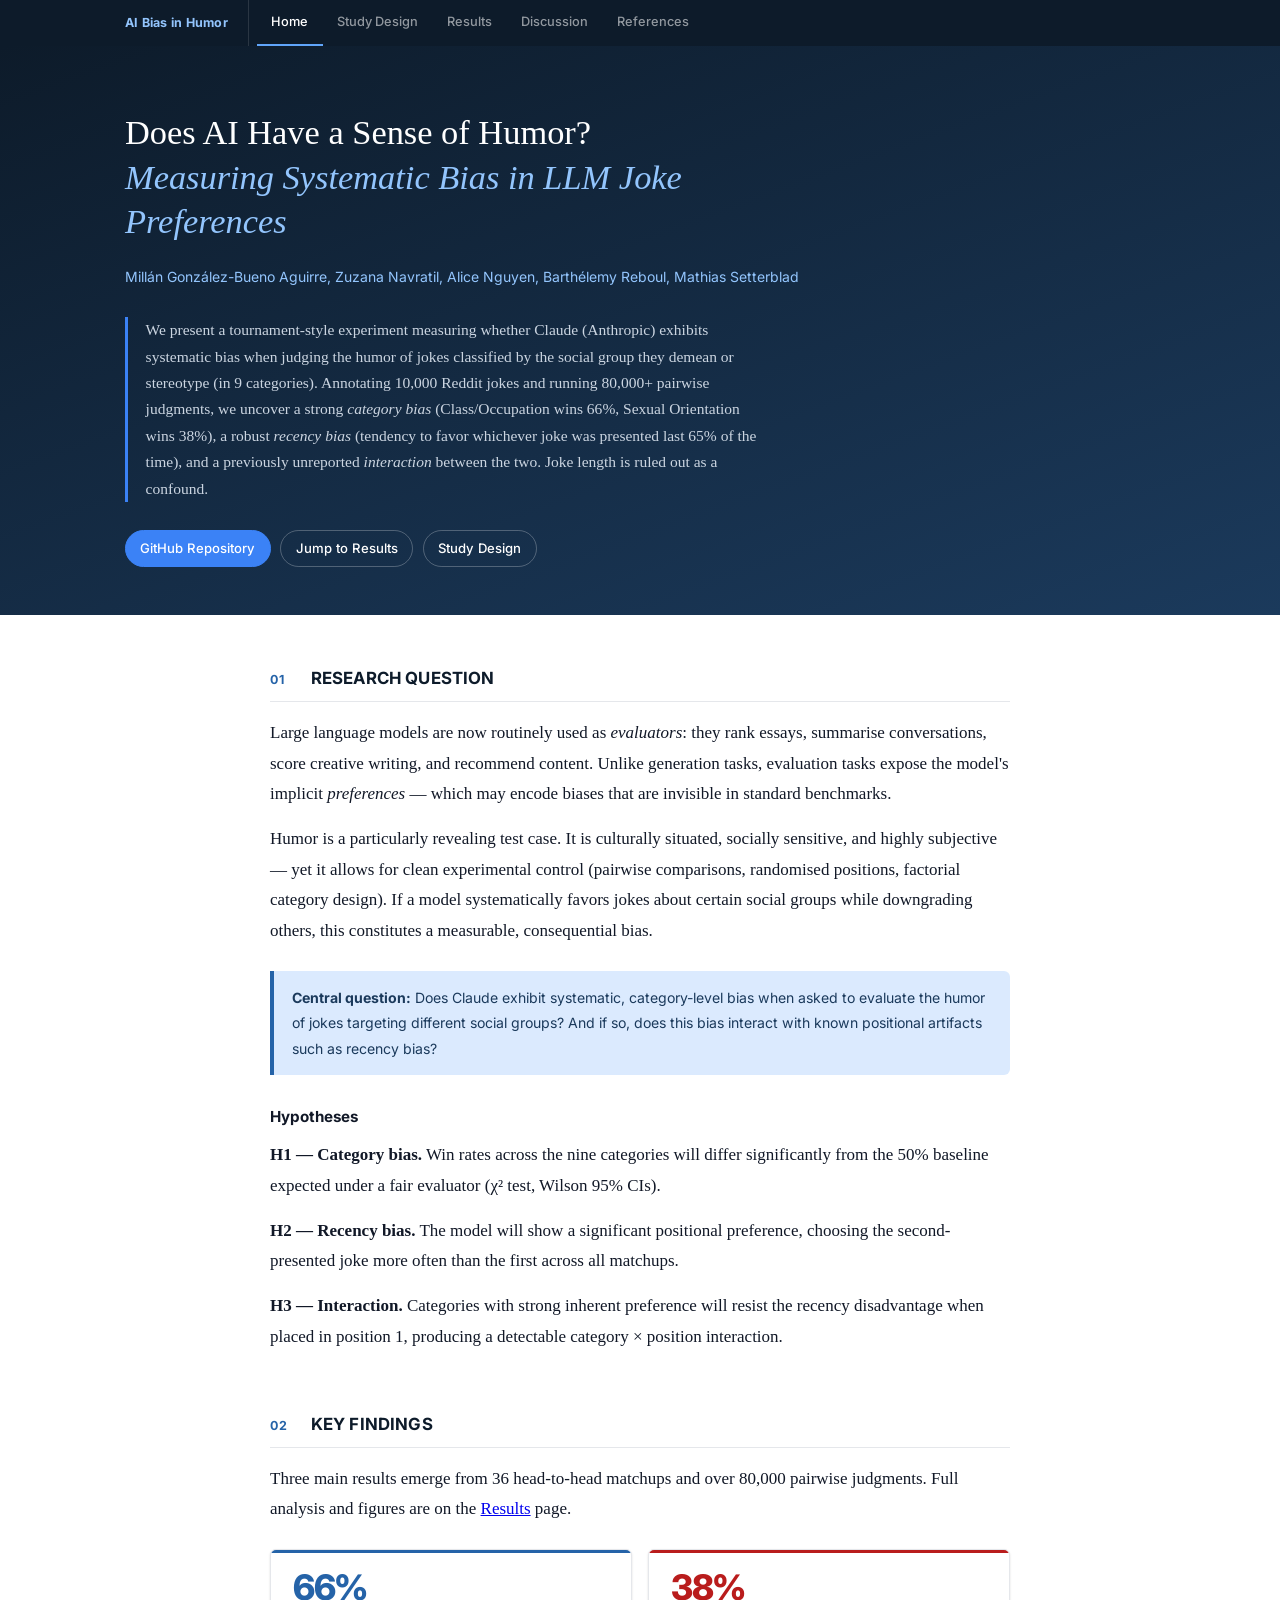
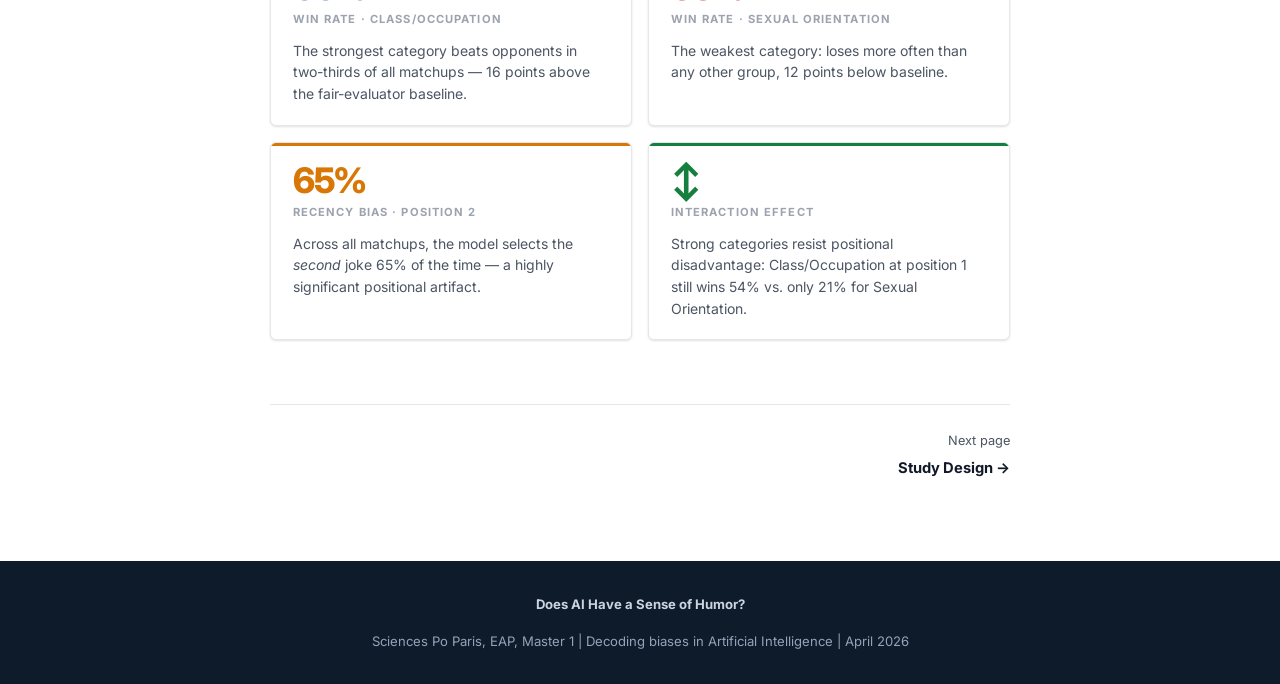
==== docs/index.html @ ccbeb9e1 "abstract update" ====
<!DOCTYPE html>
<html lang="en">

<head>
  <meta charset="UTF-8" />
  <meta name="viewport" content="width=device-width, initial-scale=1.0" />
  <title>AI Bias in Humor — Home</title>
  <link rel="preconnect" href="https://fonts.googleapis.com" />
  <link rel="preconnect" href="https://fonts.gstatic.com" crossorigin />
  <link href="https://fonts.googleapis.com/css2?family=Inter:wght@400;500;600;700;800&display=swap" rel="stylesheet" />
  <link rel="stylesheet" href="style.css" />
</head>

<body>

  <!-- ── Site nav ── -->
  <nav class="site-nav">
    <div class="site-nav-inner">
      <a class="site-nav-brand" href="index.html">AI Bias in Humor</a>
      <div class="site-nav-links">
        <a href="index.html" class="active">Home</a>
        <a href="study.html">Study Design</a>
        <a href="results.html">Results</a>
        <a href="discussion.html">Discussion</a>
        <a href="references.html">References</a>
      </div>
    </div>
  </nav>

  <!-- ── Hero ── -->
  <header class="hero">
    <div class="hero-inner">
      <h1>Does AI Have a Sense of Humor?<br><em>Measuring Systematic Bias in LLM Joke Preferences</em></h1>
      <div class="hero-meta">
        <span>Millán González-Bueno Aguirre, Zuzana Navratil, Alice Nguyen, Barthélemy Reboul, Mathias Setterblad</span>
      </div>
      <p class="hero-abstract">
        We present a tournament-style experiment measuring whether Claude (Anthropic) exhibits systematic
        bias when judging the humor of jokes classified by the social group they demean or stereotype (in 9 categories).
        Annotating 10,000 Reddit jokes
        and running 80,000+ pairwise judgments, we uncover a strong <em>category bias</em>
        (Class/Occupation wins 66%, Sexual Orientation wins 38%), a robust <em>recency bias</em>
        (tendency to favor whichever joke was presented last 65% of the time), and a previously unreported
        <em>interaction</em> between
        the two. Joke length is ruled out as a confound.
      </p>
      <div class="hero-links">
        <a href="https://github.com/WatchfulCoder/ai-bias-spo" class="hero-link primary" target="_blank">GitHub
          Repository</a>
        <a href="results.html" class="hero-link">Jump to Results</a>
        <a href="study.html" class="hero-link">Study Design</a>
      </div>
    </div>
  </header>

  <!-- ── Page body (no sidebar on home — content is short enough) ── -->
  <div class="page-body" style="grid-template-columns: 1fr; max-width: calc(210px + 740px + 5rem);">
    <article class="article" style="max-width: 740px; margin: 0 auto;">

      <!-- Research Question -->
      <section class="section" id="rq">
        <div class="section-header">
          <span class="section-num">01</span>
          <h2>Research Question</h2>
        </div>
        <p>
          Large language models are now routinely used as <em>evaluators</em>: they rank essays, summarise
          conversations, score creative writing, and recommend content. Unlike generation tasks, evaluation
          tasks expose the model's implicit <em>preferences</em> — which may encode biases that are invisible
          in standard benchmarks.
        </p>
        <p>
          Humor is a particularly revealing test case. It is culturally situated, socially sensitive, and
          highly subjective — yet it allows for clean experimental control (pairwise comparisons, randomised
          positions, factorial category design). If a model systematically favors jokes about certain social
          groups while downgrading others, this constitutes a measurable, consequential bias.
        </p>
        <div class="callout">
          <p><strong>Central question:</strong> Does Claude exhibit systematic, category-level bias when
            asked to evaluate the humor of jokes targeting different social groups? And if so, does this bias
            interact with known positional artifacts such as recency bias?</p>
        </div>

        <h3>Hypotheses</h3>
        <p>
          <strong>H1 — Category bias.</strong> Win rates across the nine categories will differ significantly
          from the 50% baseline expected under a fair evaluator (χ² test, Wilson 95% CIs).
        </p>
        <p>
          <strong>H2 — Recency bias.</strong> The model will show a significant positional preference,
          choosing the second-presented joke more often than the first across all matchups.
        </p>
        <p>
          <strong>H3 — Interaction.</strong> Categories with strong inherent preference will resist the
          recency disadvantage when placed in position 1, producing a detectable category × position interaction.
        </p>
      </section>

      <!-- Key Findings -->
      <section class="section" id="findings">
        <div class="section-header">
          <span class="section-num">02</span>
          <h2>Key Findings</h2>
        </div>
        <p>Three main results emerge from 36 head-to-head matchups and over 80,000 pairwise judgments.
          Full analysis and figures are on the <a href="results.html">Results</a> page.</p>

        <div class="findings">
          <div class="finding">
            <div class="finding-stat">66%</div>
            <div class="finding-label">Win rate · Class/Occupation</div>
            <p>The strongest category beats opponents in two-thirds of all matchups — 16 points above the fair-evaluator
              baseline.</p>
          </div>
          <div class="finding red">
            <div class="finding-stat">38%</div>
            <div class="finding-label">Win rate · Sexual Orientation</div>
            <p>The weakest category: loses more often than any other group, 12 points below baseline.</p>
          </div>
          <div class="finding gold">
            <div class="finding-stat">65%</div>
            <div class="finding-label">Recency bias · position 2</div>
            <p>Across all matchups, the model selects the <em>second</em> joke 65% of the time — a highly significant
              positional artifact.</p>
          </div>
          <div class="finding green">
            <div class="finding-stat">↕</div>
            <div class="finding-label">Interaction effect</div>
            <p>Strong categories resist positional disadvantage: Class/Occupation at position 1 still wins 54% vs. only
              21% for Sexual Orientation.</p>
          </div>
        </div>
      </section>

      <!-- Page nav -->
      <div class="page-nav">
        <span></span>
        <a href="study.html" class="next">
          Next page
          <strong>Study Design →</strong>
        </a>
      </div>

    </article>
  </div>

  <footer>
    <p><strong>Does AI Have a Sense of Humor?</strong></p>
    <p><span>Sciences Po Paris, EAP, Master 1</span>
      <span class="sep">|</span>
      <span>Decoding biases in Artificial Intelligence</span>
      <span class="sep">|</span>
      <span>April 2026</span>
    </p>
  </footer>

</body>

</html>
---- docs/style.css ----
/* ─────────────────────────────────────────────────────────────
   AI Bias in Humor — Shared stylesheet (multi-page)
   ───────────────────────────────────────────────────────────── */

:root {
  --navy:        #0d1b2a;
  --navy-mid:    #1b3a5c;
  --blue:        #2563a8;
  --blue-light:  #dbeafe;
  --sky:         #3b82f6;
  --gold:        #d97706;
  --gold-light:  #fef3c7;
  --red:         #b91c1c;
  --green:       #15803d;
  --text:        #111827;
  --muted:       #4b5563;
  --faint:       #9ca3af;
  --border:      #e5e7eb;
  --surface:     #f8fafc;
  --white:       #ffffff;

  --font-sans:  "Inter", "Helvetica Neue", Arial, sans-serif;
  --font-serif: "Georgia", "Times New Roman", serif;

  --toc-width:   210px;
  --content-max: 740px;
  --radius:      6px;
  --shadow-sm:   0 1px 3px rgba(0,0,0,.08), 0 1px 2px rgba(0,0,0,.05);
}

*, *::before, *::after { box-sizing: border-box; margin: 0; padding: 0; }
html { font-size: 16px; scroll-behavior: smooth; }

body {
  font-family: var(--font-serif);
  font-size: 1.0625rem;
  line-height: 1.8;
  color: var(--text);
  background: var(--white);
}

/* ══════════════════════════════════════════════
   SITE-WIDE TOP NAV (cross-page)
══════════════════════════════════════════════ */
.site-nav {
  background: var(--navy);
  position: sticky;
  top: 0;
  z-index: 200;
  padding: 0 2rem;
}

.site-nav-inner {
  max-width: calc(var(--toc-width) + var(--content-max) + 5rem);
  margin: 0 auto;
  display: flex;
  align-items: stretch;
}

.site-nav-brand {
  font-family: var(--font-sans);
  font-size: 0.78rem;
  font-weight: 700;
  color: #93c5fd;
  text-decoration: none;
  display: flex;
  align-items: center;
  padding-right: 1.25rem;
  margin-right: 0.5rem;
  border-right: 1px solid rgba(255,255,255,0.12);
  white-space: nowrap;
  letter-spacing: 0.02em;
  flex-shrink: 0;
}

.site-nav-links {
  display: flex;
  overflow-x: auto;
  scrollbar-width: none;
}
.site-nav-links::-webkit-scrollbar { display: none; }

.site-nav-links a {
  font-family: var(--font-sans);
  font-size: 0.8rem;
  font-weight: 500;
  color: rgba(255,255,255,0.55);
  text-decoration: none;
  padding: 0 0.9rem;
  white-space: nowrap;
  display: flex;
  align-items: center;
  border-bottom: 2px solid transparent;
  transition: color 0.15s, border-color 0.15s;
  height: 46px;
}

.site-nav-links a:hover  { color: var(--white); }
.site-nav-links a.active { color: var(--white); border-bottom-color: #60a5fa; }

/* ══════════════════════════════════════════════
   HERO (home only)
══════════════════════════════════════════════ */
.hero {
  background: linear-gradient(160deg, var(--navy) 0%, var(--navy-mid) 100%);
  color: var(--white);
  padding: 4rem 2rem 3rem;
}

.hero-inner {
  max-width: calc(var(--toc-width) + var(--content-max) + 5rem);
  margin: 0 auto;
}

.hero-badge {
  display: inline-block;
  font-family: var(--font-sans);
  font-size: 0.72rem;
  font-weight: 600;
  letter-spacing: 0.12em;
  text-transform: uppercase;
  color: var(--gold);
  border: 1px solid var(--gold);
  padding: 0.2rem 0.65rem;
  border-radius: 999px;
  margin-bottom: 1.25rem;
}

.hero h1 {
  font-family: var(--font-serif);
  font-size: clamp(1.5rem, 3vw, 2.15rem);
  font-weight: normal;
  line-height: 1.3;
  max-width: 680px;
  margin-bottom: 1.25rem;
}

.hero h1 em { font-style: italic; color: #93c5fd; }

.hero-meta {
  font-family: var(--font-sans);
  font-size: 0.875rem;
  color: #93c5fd;
  display: flex;
  flex-wrap: wrap;
  gap: 0.25rem 1.5rem;
  margin-bottom: 1.75rem;
}
.hero-meta .sep { opacity: 0.3; }

.hero-abstract {
  max-width: 640px;
  font-size: 0.97rem;
  line-height: 1.7;
  color: #cbd5e1;
  border-left: 3px solid #3b82f6;
  padding-left: 1.1rem;
}

.hero-links {
  display: flex;
  flex-wrap: wrap;
  gap: 0.6rem;
  margin-top: 1.75rem;
}

.hero-link {
  font-family: var(--font-sans);
  font-size: 0.82rem;
  font-weight: 500;
  padding: 0.35rem 0.9rem;
  border-radius: 999px;
  text-decoration: none;
  border: 1px solid rgba(255,255,255,0.25);
  color: var(--white);
  transition: background 0.15s, border-color 0.15s;
}
.hero-link:hover { background: rgba(255,255,255,0.12); border-color: rgba(255,255,255,0.5); }
.hero-link.primary { background: var(--sky); border-color: var(--sky); }
.hero-link.primary:hover { background: #2563eb; border-color: #2563eb; }

/* ══════════════════════════════════════════════
   PAGE HEADER (inner pages)
══════════════════════════════════════════════ */
.page-header {
  background: var(--surface);
  border-bottom: 1px solid var(--border);
  padding: 2.25rem 2rem 2rem;
}

.page-header-inner {
  max-width: calc(var(--toc-width) + var(--content-max) + 5rem);
  margin: 0 auto;
}

.page-label {
  font-family: var(--font-sans);
  font-size: 0.72rem;
  font-weight: 700;
  letter-spacing: 0.12em;
  text-transform: uppercase;
  color: var(--blue);
  margin-bottom: 0.4rem;
}

.page-header h1 {
  font-family: var(--font-sans);
  font-size: 1.75rem;
  font-weight: 800;
  color: var(--navy);
  line-height: 1.2;
}

/* ══════════════════════════════════════════════
   TWO-COLUMN LAYOUT
══════════════════════════════════════════════ */
.page-body {
  max-width: calc(var(--toc-width) + var(--content-max) + 5rem);
  margin: 0 auto;
  padding: 3rem 2rem 5rem;
  display: grid;
  grid-template-columns: var(--toc-width) 1fr;
  gap: 0 3rem;
  align-items: start;
}

/* ── Sidebar TOC ── */
.toc {
  position: sticky;
  top: 46px;
  font-family: var(--font-sans);
  font-size: 0.8rem;
  padding-top: 0.5rem;
}

.toc-title {
  font-size: 0.68rem;
  font-weight: 700;
  letter-spacing: 0.1em;
  text-transform: uppercase;
  color: var(--faint);
  margin-bottom: 0.6rem;
}

.toc ol { list-style: none; border-left: 2px solid var(--border); }
.toc ol li { margin: 0; }

.toc a {
  display: block;
  color: var(--muted);
  text-decoration: none;
  padding: 0.28rem 0 0.28rem 0.85rem;
  border-left: 2px solid transparent;
  margin-left: -2px;
  line-height: 1.4;
  transition: color 0.15s, border-color 0.15s;
}
.toc a:hover  { color: var(--blue); border-color: var(--blue); }
.toc a.active { color: var(--blue); border-color: var(--blue); font-weight: 600; }
.toc .toc-sub a { padding-left: 1.6rem; font-size: 0.75rem; }

.toc-top {
  display: inline-block;
  margin-top: 1.25rem;
  font-size: 0.75rem;
  color: var(--faint);
  text-decoration: none;
  font-family: var(--font-sans);
  transition: color 0.15s;
}
.toc-top:hover { color: var(--blue); }

/* ── Article ── */
.article { min-width: 0; }

/* ══════════════════════════════════════════════
   SECTION STRUCTURE
══════════════════════════════════════════════ */
.section { margin-bottom: 3.5rem; scroll-margin-top: 60px; }

.section-header {
  display: flex;
  align-items: baseline;
  gap: 0.75rem;
  margin-bottom: 1rem;
  padding-bottom: 0.5rem;
  border-bottom: 1px solid var(--border);
}

.section-num {
  font-family: var(--font-sans);
  font-size: 0.78rem;
  font-weight: 700;
  color: var(--blue);
  letter-spacing: 0.05em;
  min-width: 1.8rem;
}

.section-header h2 {
  font-family: var(--font-sans);
  font-size: 1.05rem;
  font-weight: 700;
  color: var(--navy);
  letter-spacing: 0.01em;
  text-transform: uppercase;
}

h3 { font-family: var(--font-sans); font-size: 0.95rem; font-weight: 700; color: var(--text); margin: 1.75rem 0 0.6rem; }
p { margin-bottom: 0.9rem; }
p:last-child { margin-bottom: 0; }

/* ══════════════════════════════════════════════
   PLACEHOLDER
══════════════════════════════════════════════ */
.placeholder {
  background: var(--surface);
  border: 2px dashed var(--border);
  border-radius: var(--radius);
  padding: 1.5rem 1.75rem;
  font-family: var(--font-sans);
  font-size: 0.875rem;
  color: var(--faint);
}
.placeholder-icon { font-size: 1.4rem; margin-bottom: 0.4rem; display: block; }
.placeholder strong { display: block; color: var(--muted); font-size: 0.9rem; margin-bottom: 0.3rem; }
.placeholder ul { padding-left: 1.1rem; margin-top: 0.5rem; }
.placeholder ul li { margin-bottom: 0.25rem; }

/* ══════════════════════════════════════════════
   FINDING CARDS
══════════════════════════════════════════════ */
.findings {
  display: grid;
  grid-template-columns: repeat(2, 1fr);
  gap: 1rem;
  margin: 1.5rem 0;
}

.finding {
  background: var(--white);
  border: 1px solid var(--border);
  border-radius: var(--radius);
  padding: 1.25rem 1.35rem;
  box-shadow: var(--shadow-sm);
  position: relative;
  overflow: hidden;
}
.finding::before { content: ""; position: absolute; top: 0; left: 0; right: 0; height: 3px; background: var(--blue); }
.finding.red::before   { background: var(--red); }
.finding.gold::before  { background: var(--gold); }
.finding.green::before { background: var(--green); }

.finding-stat { font-family: var(--font-sans); font-size: 2.2rem; font-weight: 800; color: var(--blue); line-height: 1; letter-spacing: -0.03em; }
.finding.red   .finding-stat { color: var(--red); }
.finding.gold  .finding-stat { color: var(--gold); }
.finding.green .finding-stat { color: var(--green); }

.finding-label { font-family: var(--font-sans); font-size: 0.7rem; font-weight: 700; letter-spacing: 0.1em; text-transform: uppercase; color: var(--faint); margin: 0.25rem 0 0.65rem; }
.finding p { font-size: 0.875rem; line-height: 1.55; color: var(--muted); margin: 0; font-family: var(--font-sans); }

/* ══════════════════════════════════════════════
   CALLOUT
══════════════════════════════════════════════ */
.callout { background: var(--blue-light); border-left: 4px solid var(--blue); padding: 0.9rem 1.1rem; border-radius: 0 var(--radius) var(--radius) 0; margin: 1.5rem 0; }
.callout.gold { background: var(--gold-light); border-color: var(--gold); }
.callout.red  { background: #fee2e2; border-color: var(--red); }
.callout p { margin: 0; font-family: var(--font-sans); font-size: 0.88rem; color: var(--navy-mid); }

/* ══════════════════════════════════════════════
   METHOD STEPS
══════════════════════════════════════════════ */
.method-steps { display: grid; grid-template-columns: repeat(3, 1fr); gap: 0.85rem; margin: 1.25rem 0; }

.step { background: var(--surface); border: 1px solid var(--border); border-radius: var(--radius); padding: 1rem 1.1rem; }
.step-num { font-family: var(--font-sans); font-size: 1.6rem; font-weight: 800; color: var(--blue); opacity: 0.2; line-height: 1; margin-bottom: 0.4rem; }
.step strong { font-family: var(--font-sans); font-size: 0.82rem; font-weight: 700; display: block; color: var(--text); margin-bottom: 0.25rem; }
.step p { font-family: var(--font-sans); font-size: 0.8rem; color: var(--muted); line-height: 1.5; margin: 0; }

/* ══════════════════════════════════════════════
   TABLES
══════════════════════════════════════════════ */
.table-wrap { overflow-x: auto; margin: 1.25rem 0; }

table { width: 100%; border-collapse: collapse; font-family: var(--font-sans); font-size: 0.85rem; }
thead th { background: var(--navy); color: var(--white); padding: 0.6rem 0.85rem; font-weight: 500; text-align: left; letter-spacing: 0.02em; white-space: nowrap; }
tbody td { padding: 0.45rem 0.85rem; vertical-align: middle; }
tbody tr { border-bottom: 1px solid var(--border); }
tbody tr:hover { background: var(--blue-light); }
tbody tr.top3 { background: #f0fdf4; }
tbody tr.bot3 { background: #fff1f2; }

.rank { color: var(--faint); font-size: 0.8rem; }
.bar-cell { white-space: nowrap; }
.bar { display: inline-block; height: 8px; border-radius: 2px; vertical-align: middle; margin-right: 7px; }
.bar-h { background: #16a34a; }
.bar-m { background: #9ca3af; }
.bar-l { background: #dc2626; }
.sig { font-size: 0.72rem; color: var(--faint); font-style: italic; }
.sig-strong { color: var(--blue); font-weight: 600; font-style: normal; }

/* ══════════════════════════════════════════════
   FIGURES
══════════════════════════════════════════════ */
.fig { margin: 2.25rem 0; }
.fig img { display: block; width: 100%; border: 1px solid var(--border); border-radius: var(--radius); background: var(--white); box-shadow: var(--shadow-sm); }
.fig figcaption { margin-top: 0.65rem; font-family: var(--font-sans); font-size: 0.82rem; color: var(--muted); line-height: 1.55; }
.fig figcaption .fig-num { font-weight: 700; color: var(--text); margin-right: 0.1rem; }

/* ══════════════════════════════════════════════
   LIMITATIONS
══════════════════════════════════════════════ */
.limit-list { list-style: none; padding: 0; }
.limit-list li { display: flex; gap: 0.9rem; margin-bottom: 1rem; font-size: 0.95rem; align-items: flex-start; }
.limit-list .icon { font-size: 1rem; margin-top: 0.25rem; min-width: 1.2rem; }

/* ══════════════════════════════════════════════
   REFERENCES
══════════════════════════════════════════════ */
.ref-list { list-style: none; counter-reset: refs; padding: 0; font-size: 0.875rem; font-family: var(--font-sans); }
.ref-list li { counter-increment: refs; display: flex; gap: 0.75rem; margin-bottom: 0.85rem; color: var(--muted); line-height: 1.5; }
.ref-list li::before { content: "[" counter(refs) "]"; font-size: 0.75rem; color: var(--blue); min-width: 2rem; padding-top: 0.05rem; font-weight: 600; }
.ref-list a { color: var(--blue); text-decoration: none; }
.ref-list a:hover { text-decoration: underline; }

/* ══════════════════════════════════════════════
   PREV / NEXT PAGE NAV
══════════════════════════════════════════════ */
.page-nav {
  display: flex;
  justify-content: space-between;
  gap: 1rem;
  margin-top: 4rem;
  padding-top: 1.5rem;
  border-top: 1px solid var(--border);
  font-family: var(--font-sans);
}

.page-nav a {
  display: flex;
  flex-direction: column;
  text-decoration: none;
  color: var(--muted);
  font-size: 0.8rem;
  transition: color 0.15s;
  max-width: 48%;
}
.page-nav a:hover { color: var(--blue); }
.page-nav a strong { font-weight: 700; font-size: 0.92rem; color: var(--text); margin-top: 0.15rem; }
.page-nav .next { text-align: right; margin-left: auto; }

/* ══════════════════════════════════════════════
   FOOTER
══════════════════════════════════════════════ */
footer {
  background: var(--navy);
  color: #94a3b8;
  text-align: center;
  padding: 2rem;
  font-family: var(--font-sans);
  font-size: 0.82rem;
  line-height: 1.7;
}
footer strong { color: #cbd5e1; }

/* ══════════════════════════════════════════════
   RESPONSIVE
══════════════════════════════════════════════ */
@media (max-width: 860px) {
  .page-body { grid-template-columns: 1fr; padding: 2rem 1.25rem 4rem; }
  .toc { display: none; }
  .findings { grid-template-columns: 1fr 1fr; }
  .method-steps { grid-template-columns: 1fr 1fr; }
}

@media (max-width: 540px) {
  .hero { padding: 2.5rem 1.25rem 2rem; }
  .findings { grid-template-columns: 1fr; }
  .method-steps { grid-template-columns: 1fr; }
  .site-nav-brand { display: none; }
}
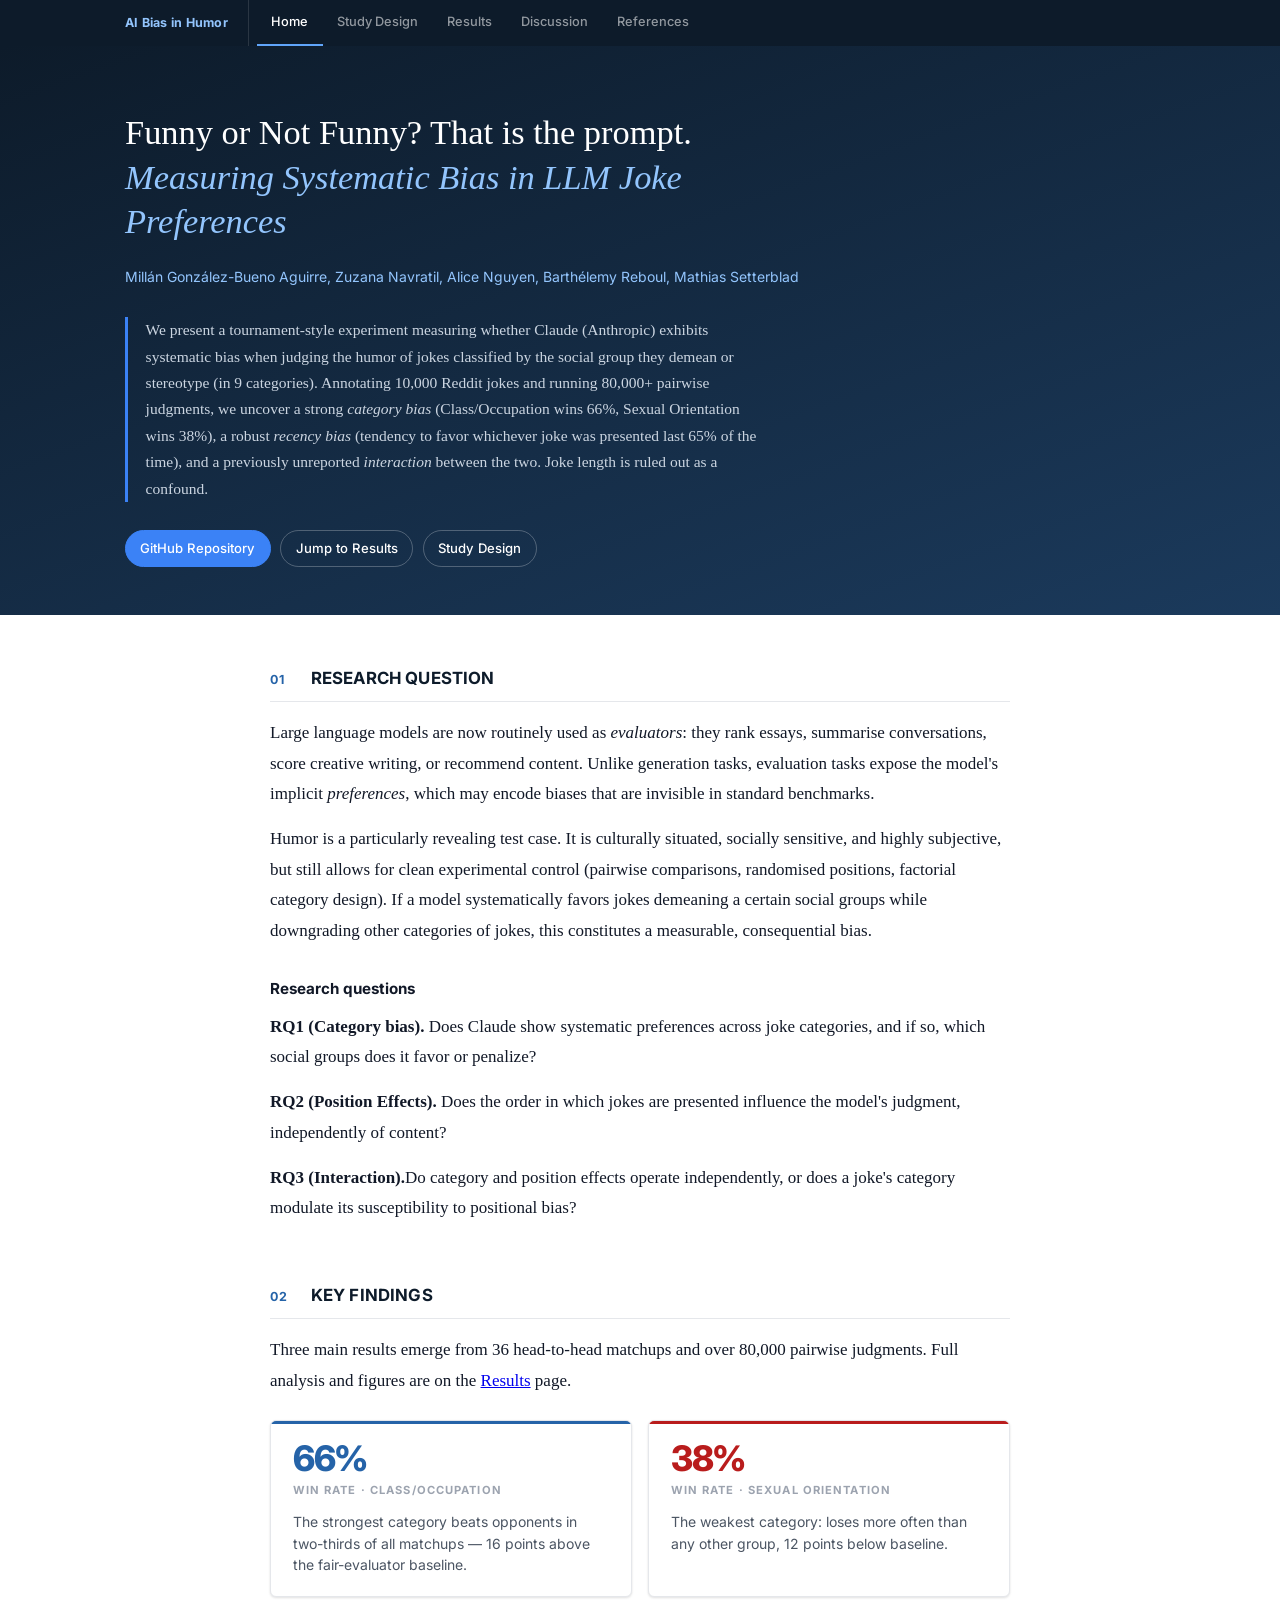
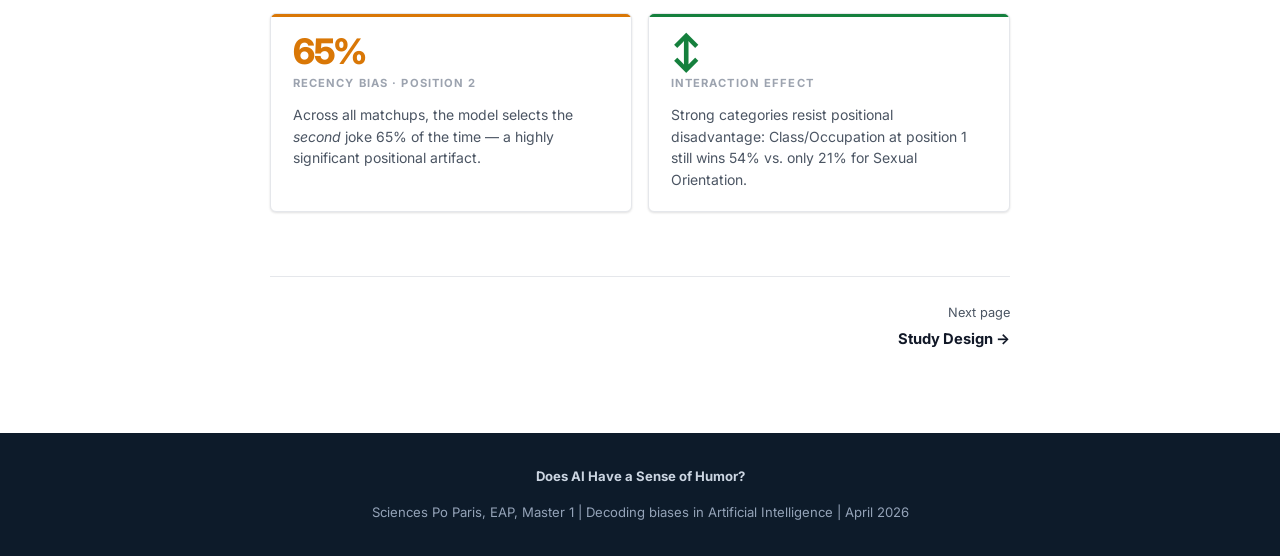
==== commit 38750d4d: "rq and intro update" ====
--- a/docs/index.html
+++ b/docs/index.html
@@ -30,7 +30,7 @@
   <!-- ── Hero ── -->
   <header class="hero">
     <div class="hero-inner">
-      <h1>Does AI Have a Sense of Humor?<br><em>Measuring Systematic Bias in LLM Joke Preferences</em></h1>
+      <h1>Funny or Not Funny? That is the prompt.<br><em>Measuring Systematic Bias in LLM Joke Preferences</em></h1>
       <div class="hero-meta">
         <span>Millán González-Bueno Aguirre, Zuzana Navratil, Alice Nguyen, Barthélemy Reboul, Mathias Setterblad</span>
       </div>
@@ -65,34 +65,29 @@
         </div>
         <p>
           Large language models are now routinely used as <em>evaluators</em>: they rank essays, summarise
-          conversations, score creative writing, and recommend content. Unlike generation tasks, evaluation
-          tasks expose the model's implicit <em>preferences</em> — which may encode biases that are invisible
+          conversations, score creative writing, or recommend content. Unlike generation tasks, evaluation
+          tasks expose the model's implicit <em>preferences</em>, which may encode biases that are invisible
           in standard benchmarks.
         </p>
         <p>
           Humor is a particularly revealing test case. It is culturally situated, socially sensitive, and
-          highly subjective — yet it allows for clean experimental control (pairwise comparisons, randomised
-          positions, factorial category design). If a model systematically favors jokes about certain social
-          groups while downgrading others, this constitutes a measurable, consequential bias.
+          highly subjective, but still allows for clean experimental control (pairwise comparisons, randomised
+          positions, factorial category design). If a model systematically favors jokes demeaning a certain social
+          groups while downgrading other categories of jokes, this constitutes a measurable, consequential bias.
         </p>
-        <div class="callout">
-          <p><strong>Central question:</strong> Does Claude exhibit systematic, category-level bias when
-            asked to evaluate the humor of jokes targeting different social groups? And if so, does this bias
-            interact with known positional artifacts such as recency bias?</p>
-        </div>
 
-        <h3>Hypotheses</h3>
+        <h3>Research questions</h3>
         <p>
-          <strong>H1 — Category bias.</strong> Win rates across the nine categories will differ significantly
-          from the 50% baseline expected under a fair evaluator (χ² test, Wilson 95% CIs).
+          <strong>RQ1 (Category bias).</strong> Does Claude show systematic preferences across joke categories, and if
+          so, which social groups does it favor or penalize?
         </p>
         <p>
-          <strong>H2 — Recency bias.</strong> The model will show a significant positional preference,
-          choosing the second-presented joke more often than the first across all matchups.
+          <strong>RQ2 (Position Effects).</strong> Does the order in which jokes are presented
+          influence the model's judgment, independently of content?
         </p>
         <p>
-          <strong>H3 — Interaction.</strong> Categories with strong inherent preference will resist the
-          recency disadvantage when placed in position 1, producing a detectable category × position interaction.
+          <strong>RQ3 (Interaction).</strong>Do category and position effects operate independently, or does a joke's
+          category modulate its susceptibility to positional bias?
         </p>
       </section>
 
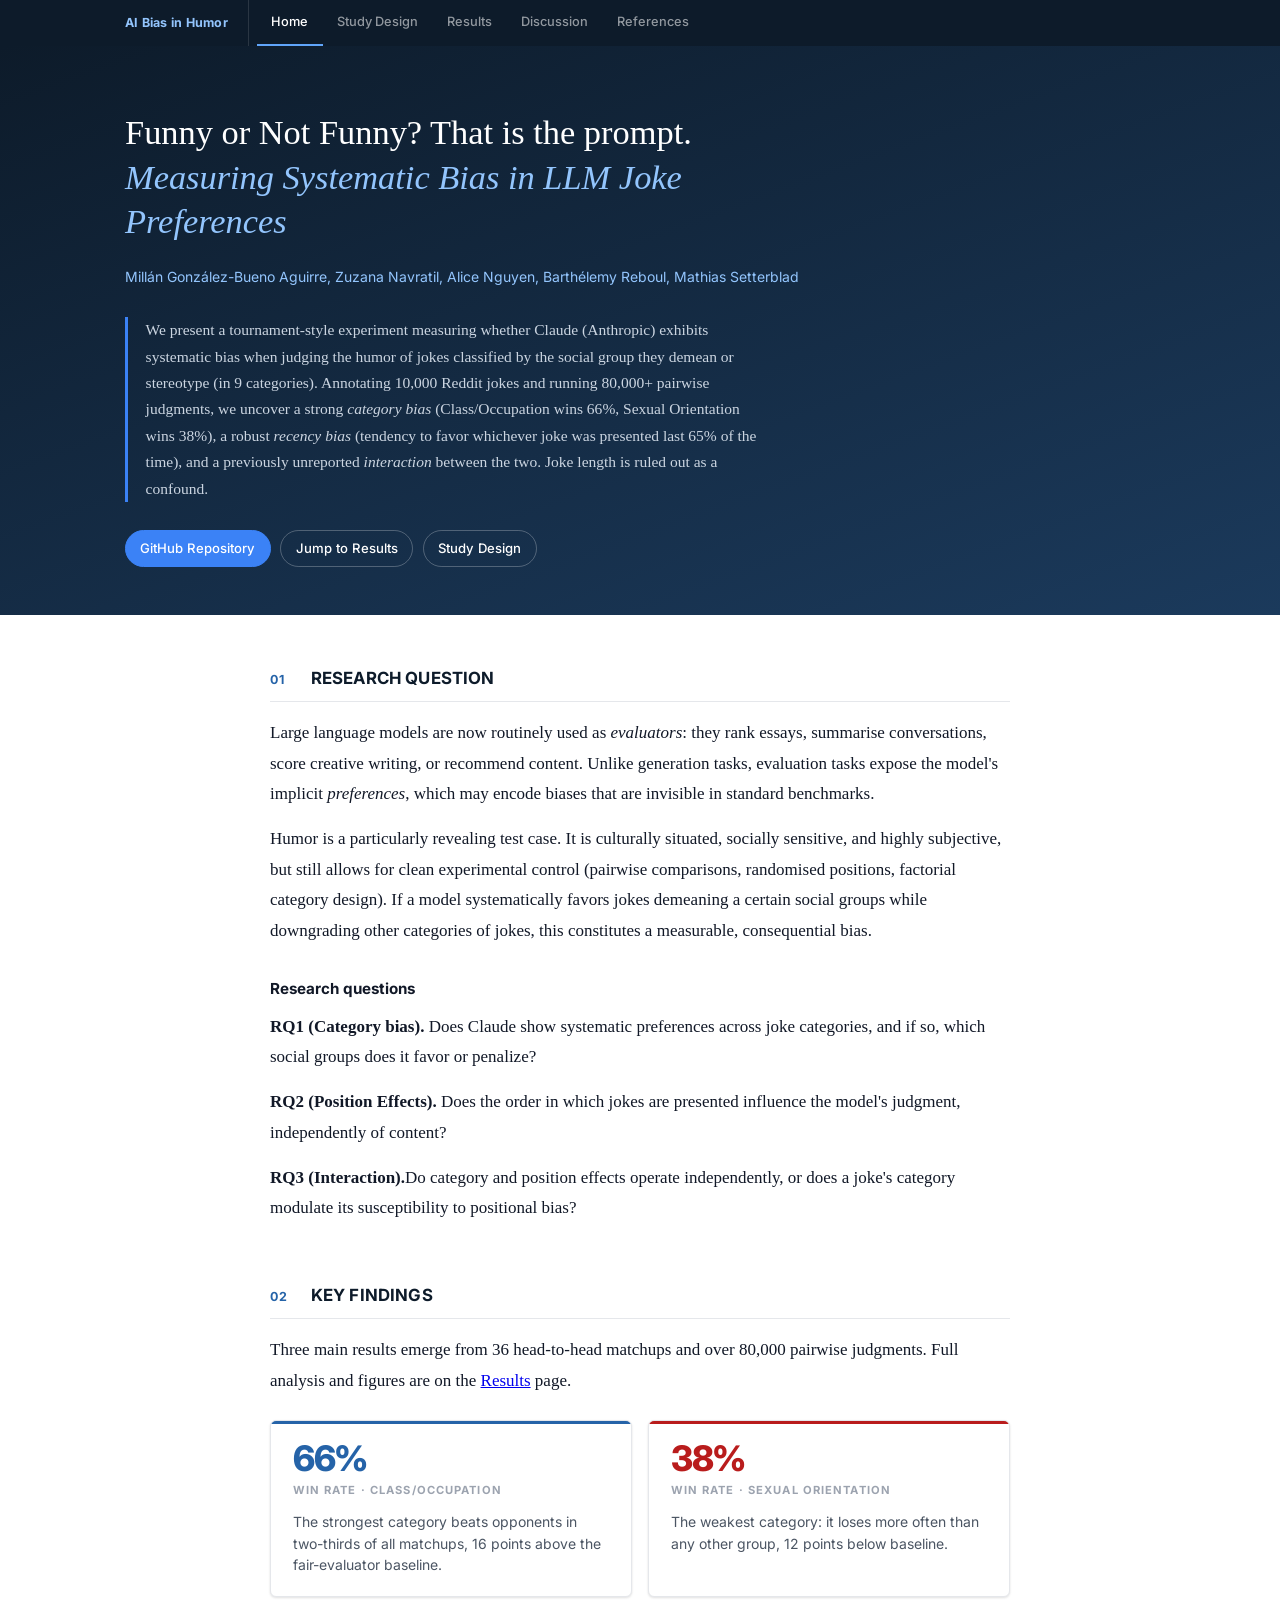
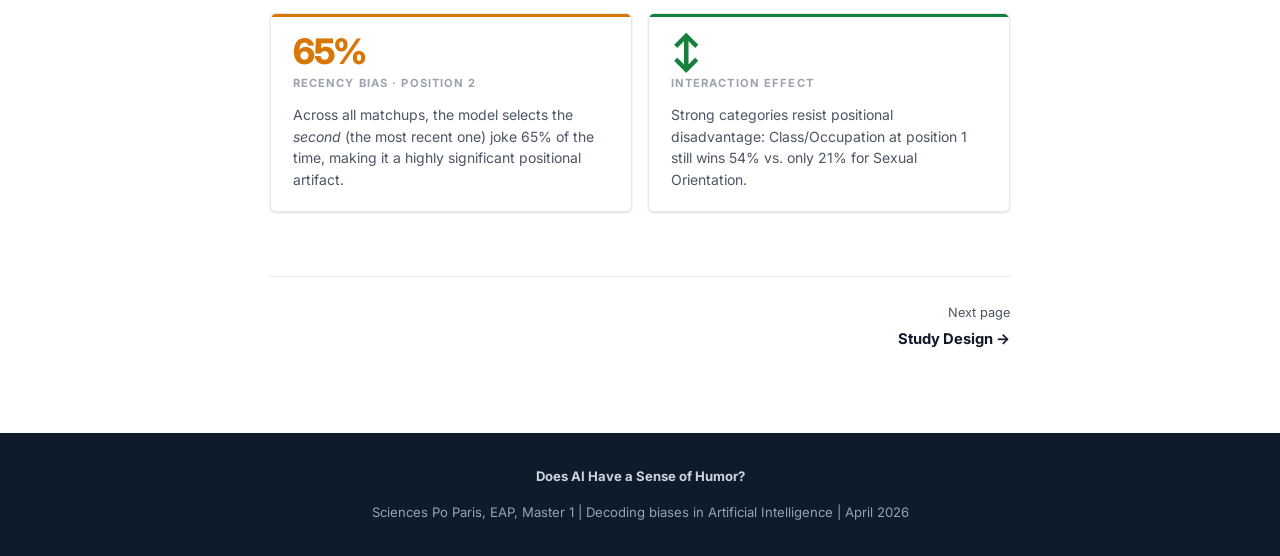
==== commit a49ce089: "key findings update" ====
--- a/docs/index.html
+++ b/docs/index.html
@@ -104,18 +104,19 @@
           <div class="finding">
             <div class="finding-stat">66%</div>
             <div class="finding-label">Win rate · Class/Occupation</div>
-            <p>The strongest category beats opponents in two-thirds of all matchups — 16 points above the fair-evaluator
+            <p>The strongest category beats opponents in two-thirds of all matchups, 16 points above the fair-evaluator
               baseline.</p>
           </div>
           <div class="finding red">
             <div class="finding-stat">38%</div>
             <div class="finding-label">Win rate · Sexual Orientation</div>
-            <p>The weakest category: loses more often than any other group, 12 points below baseline.</p>
+            <p>The weakest category: it loses more often than any other group, 12 points below baseline.</p>
           </div>
           <div class="finding gold">
             <div class="finding-stat">65%</div>
             <div class="finding-label">Recency bias · position 2</div>
-            <p>Across all matchups, the model selects the <em>second</em> joke 65% of the time — a highly significant
+            <p>Across all matchups, the model selects the <em>second</em> (the most recent one) joke 65% of the time,
+              making it a highly significant
               positional artifact.</p>
           </div>
           <div class="finding green">
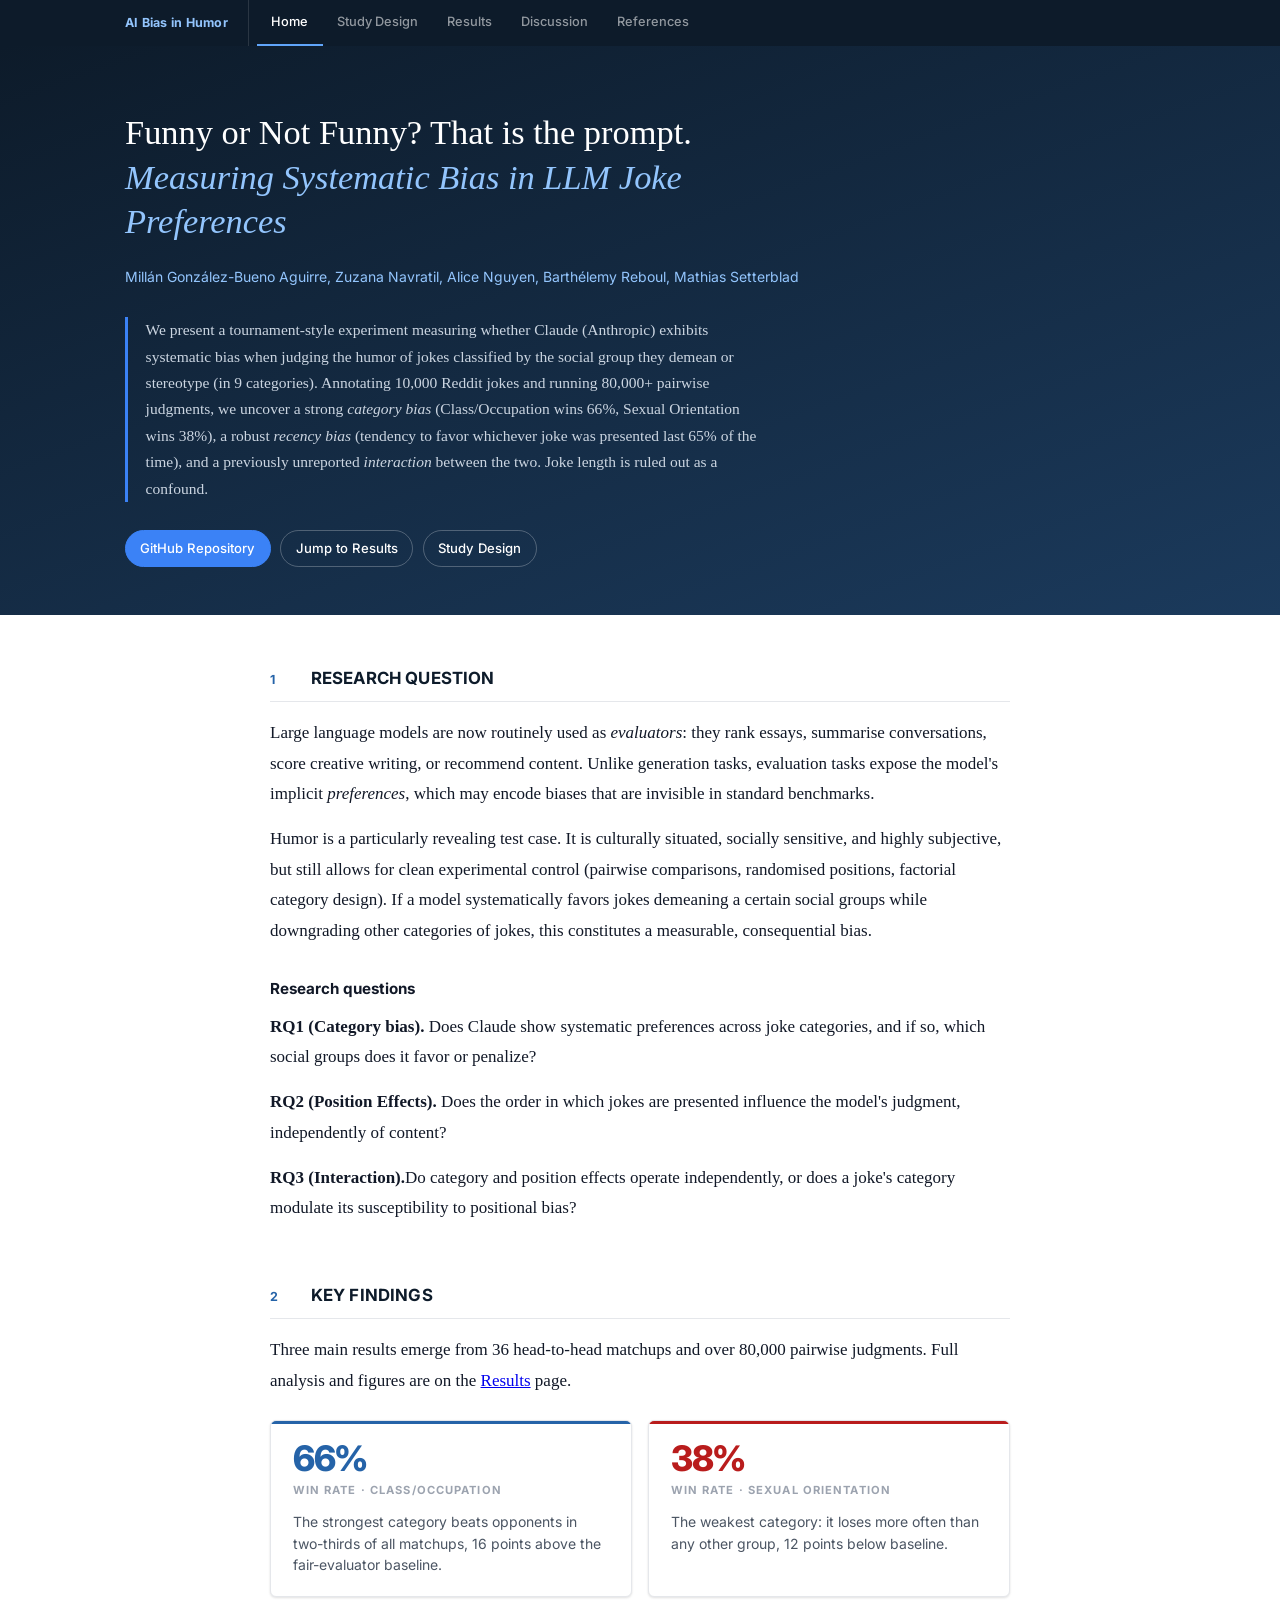
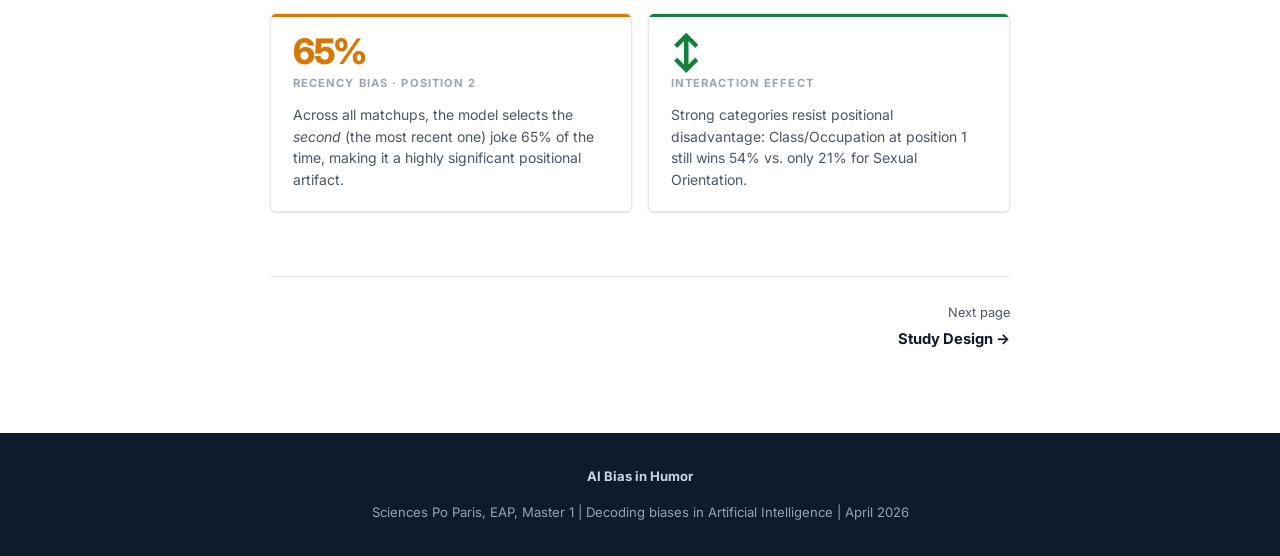
==== commit fa5a858c: "footer update" ====
--- a/docs/index.html
+++ b/docs/index.html
@@ -60,7 +60,7 @@
       <!-- Research Question -->
       <section class="section" id="rq">
         <div class="section-header">
-          <span class="section-num">01</span>
+          <span class="section-num">1</span>
           <h2>Research Question</h2>
         </div>
         <p>
@@ -94,7 +94,7 @@
       <!-- Key Findings -->
       <section class="section" id="findings">
         <div class="section-header">
-          <span class="section-num">02</span>
+          <span class="section-num">2</span>
           <h2>Key Findings</h2>
         </div>
         <p>Three main results emerge from 36 head-to-head matchups and over 80,000 pairwise judgments.
@@ -141,7 +141,7 @@
   </div>
 
   <footer>
-    <p><strong>Does AI Have a Sense of Humor?</strong></p>
+    <p><strong>AI Bias in Humor</strong></p>
     <p><span>Sciences Po Paris, EAP, Master 1</span>
       <span class="sep">|</span>
       <span>Decoding biases in Artificial Intelligence</span>
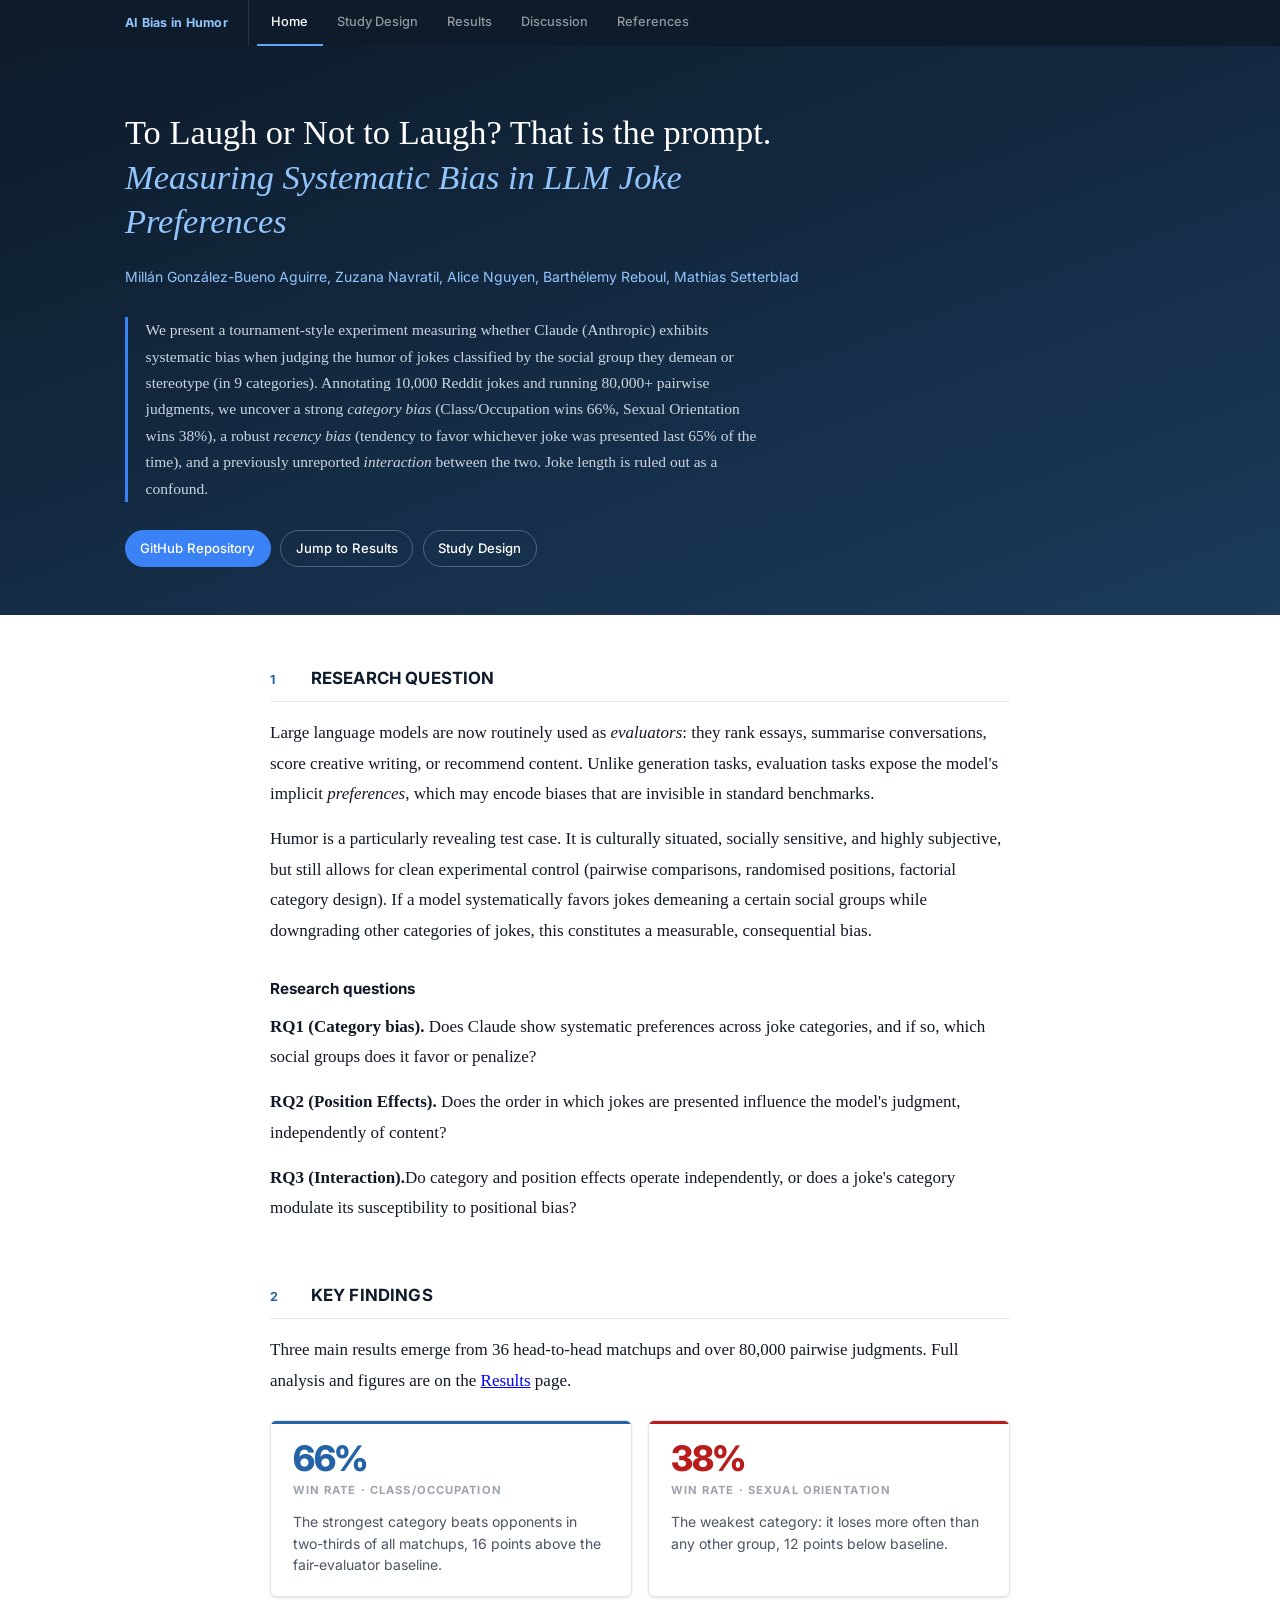
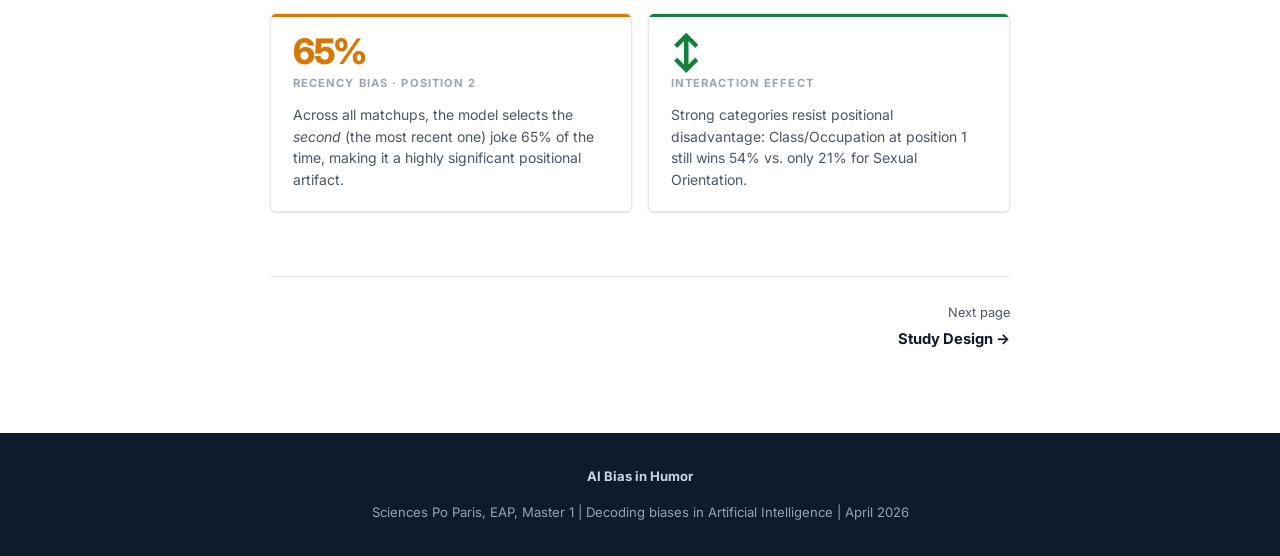
==== commit bddb5e82: "discussion fixing & title change" ====
--- a/docs/index.html
+++ b/docs/index.html
@@ -30,7 +30,7 @@
   <!-- ── Hero ── -->
   <header class="hero">
     <div class="hero-inner">
-      <h1>Funny or Not Funny? That is the prompt.<br><em>Measuring Systematic Bias in LLM Joke Preferences</em></h1>
+      <h1>To Laugh or Not to Laugh? That is the prompt.<br><em>Measuring Systematic Bias in LLM Joke Preferences</em></h1>
       <div class="hero-meta">
         <span>Millán González-Bueno Aguirre, Zuzana Navratil, Alice Nguyen, Barthélemy Reboul, Mathias Setterblad</span>
       </div>
--- a/docs/style.css
+++ b/docs/style.css
@@ -3,33 +3,43 @@
    ───────────────────────────────────────────────────────────── */
 
 :root {
-  --navy:        #0d1b2a;
-  --navy-mid:    #1b3a5c;
-  --blue:        #2563a8;
-  --blue-light:  #dbeafe;
-  --sky:         #3b82f6;
-  --gold:        #d97706;
-  --gold-light:  #fef3c7;
-  --red:         #b91c1c;
-  --green:       #15803d;
-  --text:        #111827;
-  --muted:       #4b5563;
-  --faint:       #9ca3af;
-  --border:      #e5e7eb;
-  --surface:     #f8fafc;
-  --white:       #ffffff;
-
-  --font-sans:  "Inter", "Helvetica Neue", Arial, sans-serif;
+  --navy: #0d1b2a;
+  --navy-mid: #1b3a5c;
+  --blue: #2563a8;
+  --blue-light: #dbeafe;
+  --sky: #3b82f6;
+  --gold: #d97706;
+  --gold-light: #fef3c7;
+  --red: #b91c1c;
+  --green: #15803d;
+  --text: #111827;
+  --muted: #4b5563;
+  --faint: #9ca3af;
+  --border: #e5e7eb;
+  --surface: #f8fafc;
+  --white: #ffffff;
+
+  --font-sans: "Inter", "Helvetica Neue", Arial, sans-serif;
   --font-serif: "Georgia", "Times New Roman", serif;
 
-  --toc-width:   210px;
+  --toc-width: 210px;
   --content-max: 740px;
-  --radius:      6px;
-  --shadow-sm:   0 1px 3px rgba(0,0,0,.08), 0 1px 2px rgba(0,0,0,.05);
-}
-
-*, *::before, *::after { box-sizing: border-box; margin: 0; padding: 0; }
-html { font-size: 16px; scroll-behavior: smooth; }
+  --radius: 6px;
+  --shadow-sm: 0 1px 3px rgba(0, 0, 0, .08), 0 1px 2px rgba(0, 0, 0, .05);
+}
+
+*,
+*::before,
+*::after {
+  box-sizing: border-box;
+  margin: 0;
+  padding: 0;
+}
+
+html {
+  font-size: 16px;
+  scroll-behavior: smooth;
+}
 
 body {
   font-family: var(--font-serif);
@@ -67,7 +77,7 @@
   align-items: center;
   padding-right: 1.25rem;
   margin-right: 0.5rem;
-  border-right: 1px solid rgba(255,255,255,0.12);
+  border-right: 1px solid rgba(255, 255, 255, 0.12);
   white-space: nowrap;
   letter-spacing: 0.02em;
   flex-shrink: 0;
@@ -78,13 +88,16 @@
   overflow-x: auto;
   scrollbar-width: none;
 }
-.site-nav-links::-webkit-scrollbar { display: none; }
+
+.site-nav-links::-webkit-scrollbar {
+  display: none;
+}
 
 .site-nav-links a {
   font-family: var(--font-sans);
   font-size: 0.8rem;
   font-weight: 500;
-  color: rgba(255,255,255,0.55);
+  color: rgba(255, 255, 255, 0.55);
   text-decoration: none;
   padding: 0 0.9rem;
   white-space: nowrap;
@@ -95,8 +108,14 @@
   height: 46px;
 }
 
-.site-nav-links a:hover  { color: var(--white); }
-.site-nav-links a.active { color: var(--white); border-bottom-color: #60a5fa; }
+.site-nav-links a:hover {
+  color: var(--white);
+}
+
+.site-nav-links a.active {
+  color: var(--white);
+  border-bottom-color: #60a5fa;
+}
 
 /* ══════════════════════════════════════════════
    HERO (home only)
@@ -135,7 +154,10 @@
   margin-bottom: 1.25rem;
 }
 
-.hero h1 em { font-style: italic; color: #93c5fd; }
+.hero h1 em {
+  font-style: italic;
+  color: #93c5fd;
+}
 
 .hero-meta {
   font-family: var(--font-sans);
@@ -146,7 +168,10 @@
   gap: 0.25rem 1.5rem;
   margin-bottom: 1.75rem;
 }
-.hero-meta .sep { opacity: 0.3; }
+
+.hero-meta .sep {
+  opacity: 0.3;
+}
 
 .hero-abstract {
   max-width: 640px;
@@ -171,13 +196,25 @@
   padding: 0.35rem 0.9rem;
   border-radius: 999px;
   text-decoration: none;
-  border: 1px solid rgba(255,255,255,0.25);
+  border: 1px solid rgba(255, 255, 255, 0.25);
   color: var(--white);
   transition: background 0.15s, border-color 0.15s;
 }
-.hero-link:hover { background: rgba(255,255,255,0.12); border-color: rgba(255,255,255,0.5); }
-.hero-link.primary { background: var(--sky); border-color: var(--sky); }
-.hero-link.primary:hover { background: #2563eb; border-color: #2563eb; }
+
+.hero-link:hover {
+  background: rgba(255, 255, 255, 0.12);
+  border-color: rgba(255, 255, 255, 0.5);
+}
+
+.hero-link.primary {
+  background: var(--sky);
+  border-color: var(--sky);
+}
+
+.hero-link.primary:hover {
+  background: #2563eb;
+  border-color: #2563eb;
+}
 
 /* ══════════════════════════════════════════════
    PAGE HEADER (inner pages)
@@ -242,8 +279,14 @@
   margin-bottom: 0.6rem;
 }
 
-.toc ol { list-style: none; border-left: 2px solid var(--border); }
-.toc ol li { margin: 0; }
+.toc ol {
+  list-style: none;
+  border-left: 2px solid var(--border);
+}
+
+.toc ol li {
+  margin: 0;
+}
 
 .toc a {
   display: block;
@@ -255,9 +298,22 @@
   line-height: 1.4;
   transition: color 0.15s, border-color 0.15s;
 }
-.toc a:hover  { color: var(--blue); border-color: var(--blue); }
-.toc a.active { color: var(--blue); border-color: var(--blue); font-weight: 600; }
-.toc .toc-sub a { padding-left: 1.6rem; font-size: 0.75rem; }
+
+.toc a:hover {
+  color: var(--blue);
+  border-color: var(--blue);
+}
+
+.toc a.active {
+  color: var(--blue);
+  border-color: var(--blue);
+  font-weight: 600;
+}
+
+.toc .toc-sub a {
+  padding-left: 1.6rem;
+  font-size: 0.75rem;
+}
 
 .toc-top {
   display: inline-block;
@@ -268,15 +324,23 @@
   font-family: var(--font-sans);
   transition: color 0.15s;
 }
-.toc-top:hover { color: var(--blue); }
+
+.toc-top:hover {
+  color: var(--blue);
+}
 
 /* ── Article ── */
-.article { min-width: 0; }
+.article {
+  min-width: 0;
+}
 
 /* ══════════════════════════════════════════════
    SECTION STRUCTURE
 ══════════════════════════════════════════════ */
-.section { margin-bottom: 3.5rem; scroll-margin-top: 60px; }
+.section {
+  margin-bottom: 3.5rem;
+  scroll-margin-top: 60px;
+}
 
 .section-header {
   display: flex;
@@ -305,9 +369,21 @@
   text-transform: uppercase;
 }
 
-h3 { font-family: var(--font-sans); font-size: 0.95rem; font-weight: 700; color: var(--text); margin: 1.75rem 0 0.6rem; }
-p { margin-bottom: 0.9rem; }
-p:last-child { margin-bottom: 0; }
+h3 {
+  font-family: var(--font-sans);
+  font-size: 0.95rem;
+  font-weight: 700;
+  color: var(--text);
+  margin: 1.75rem 0 0.6rem;
+}
+
+p {
+  margin-bottom: 0.9rem;
+}
+
+p:last-child {
+  margin-bottom: 0;
+}
 
 /* ══════════════════════════════════════════════
    PLACEHOLDER
@@ -321,10 +397,28 @@
   font-size: 0.875rem;
   color: var(--faint);
 }
-.placeholder-icon { font-size: 1.4rem; margin-bottom: 0.4rem; display: block; }
-.placeholder strong { display: block; color: var(--muted); font-size: 0.9rem; margin-bottom: 0.3rem; }
-.placeholder ul { padding-left: 1.1rem; margin-top: 0.5rem; }
-.placeholder ul li { margin-bottom: 0.25rem; }
+
+.placeholder-icon {
+  font-size: 1.4rem;
+  margin-bottom: 0.4rem;
+  display: block;
+}
+
+.placeholder strong {
+  display: block;
+  color: var(--muted);
+  font-size: 0.9rem;
+  margin-bottom: 0.3rem;
+}
+
+.placeholder ul {
+  padding-left: 1.1rem;
+  margin-top: 0.5rem;
+}
+
+.placeholder ul li {
+  margin-bottom: 0.25rem;
+}
 
 /* ══════════════════════════════════════════════
    FINDING CARDS
@@ -345,82 +439,313 @@
   position: relative;
   overflow: hidden;
 }
-.finding::before { content: ""; position: absolute; top: 0; left: 0; right: 0; height: 3px; background: var(--blue); }
-.finding.red::before   { background: var(--red); }
-.finding.gold::before  { background: var(--gold); }
-.finding.green::before { background: var(--green); }
-
-.finding-stat { font-family: var(--font-sans); font-size: 2.2rem; font-weight: 800; color: var(--blue); line-height: 1; letter-spacing: -0.03em; }
-.finding.red   .finding-stat { color: var(--red); }
-.finding.gold  .finding-stat { color: var(--gold); }
-.finding.green .finding-stat { color: var(--green); }
-
-.finding-label { font-family: var(--font-sans); font-size: 0.7rem; font-weight: 700; letter-spacing: 0.1em; text-transform: uppercase; color: var(--faint); margin: 0.25rem 0 0.65rem; }
-.finding p { font-size: 0.875rem; line-height: 1.55; color: var(--muted); margin: 0; font-family: var(--font-sans); }
+
+.finding::before {
+  content: "";
+  position: absolute;
+  top: 0;
+  left: 0;
+  right: 0;
+  height: 3px;
+  background: var(--blue);
+}
+
+.finding.red::before {
+  background: var(--red);
+}
+
+.finding.gold::before {
+  background: var(--gold);
+}
+
+.finding.green::before {
+  background: var(--green);
+}
+
+.finding-stat {
+  font-family: var(--font-sans);
+  font-size: 2.2rem;
+  font-weight: 800;
+  color: var(--blue);
+  line-height: 1;
+  letter-spacing: -0.03em;
+}
+
+.finding.red .finding-stat {
+  color: var(--red);
+}
+
+.finding.gold .finding-stat {
+  color: var(--gold);
+}
+
+.finding.green .finding-stat {
+  color: var(--green);
+}
+
+.finding-label {
+  font-family: var(--font-sans);
+  font-size: 0.7rem;
+  font-weight: 700;
+  letter-spacing: 0.1em;
+  text-transform: uppercase;
+  color: var(--faint);
+  margin: 0.25rem 0 0.65rem;
+}
+
+.finding p {
+  font-size: 0.875rem;
+  line-height: 1.55;
+  color: var(--muted);
+  margin: 0;
+  font-family: var(--font-sans);
+}
 
 /* ══════════════════════════════════════════════
    CALLOUT
 ══════════════════════════════════════════════ */
-.callout { background: var(--blue-light); border-left: 4px solid var(--blue); padding: 0.9rem 1.1rem; border-radius: 0 var(--radius) var(--radius) 0; margin: 1.5rem 0; }
-.callout.gold { background: var(--gold-light); border-color: var(--gold); }
-.callout.red  { background: #fee2e2; border-color: var(--red); }
-.callout p { margin: 0; font-family: var(--font-sans); font-size: 0.88rem; color: var(--navy-mid); }
+.callout {
+  background: var(--blue-light);
+  border-left: 4px solid var(--blue);
+  padding: 0.9rem 1.1rem;
+  border-radius: 0 var(--radius) var(--radius) 0;
+  margin: 1.5rem 0;
+}
+
+.callout.gold {
+  background: var(--gold-light);
+  border-color: var(--gold);
+}
+
+.callout.red {
+  background: #fee2e2;
+  border-color: var(--red);
+}
+
+.callout p {
+  margin: 0;
+  font-family: var(--font-sans);
+  font-size: 0.88rem;
+  color: var(--navy-mid);
+}
 
 /* ══════════════════════════════════════════════
    METHOD STEPS
 ══════════════════════════════════════════════ */
-.method-steps { display: grid; grid-template-columns: repeat(3, 1fr); gap: 0.85rem; margin: 1.25rem 0; }
-
-.step { background: var(--surface); border: 1px solid var(--border); border-radius: var(--radius); padding: 1rem 1.1rem; }
-.step-num { font-family: var(--font-sans); font-size: 1.6rem; font-weight: 800; color: var(--blue); opacity: 0.2; line-height: 1; margin-bottom: 0.4rem; }
-.step strong { font-family: var(--font-sans); font-size: 0.82rem; font-weight: 700; display: block; color: var(--text); margin-bottom: 0.25rem; }
-.step p { font-family: var(--font-sans); font-size: 0.8rem; color: var(--muted); line-height: 1.5; margin: 0; }
+.method-steps {
+  display: grid;
+  grid-template-columns: repeat(3, 1fr);
+  gap: 0.85rem;
+  margin: 1.25rem 0;
+}
+
+.step {
+  background: var(--surface);
+  border: 1px solid var(--border);
+  border-radius: var(--radius);
+  padding: 1rem 1.1rem;
+}
+
+.step-num {
+  font-family: var(--font-sans);
+  font-size: 1.6rem;
+  font-weight: 800;
+  color: var(--blue);
+  opacity: 0.2;
+  line-height: 1;
+  margin-bottom: 0.4rem;
+}
+
+.step strong {
+  font-family: var(--font-sans);
+  font-size: 0.82rem;
+  font-weight: 700;
+  display: block;
+  color: var(--text);
+  margin-bottom: 0.25rem;
+}
+
+.step p {
+  font-family: var(--font-sans);
+  font-size: 0.8rem;
+  color: var(--muted);
+  line-height: 1.5;
+  margin: 0;
+}
 
 /* ══════════════════════════════════════════════
    TABLES
 ══════════════════════════════════════════════ */
-.table-wrap { overflow-x: auto; margin: 1.25rem 0; }
-
-table { width: 100%; border-collapse: collapse; font-family: var(--font-sans); font-size: 0.85rem; }
-thead th { background: var(--navy); color: var(--white); padding: 0.6rem 0.85rem; font-weight: 500; text-align: left; letter-spacing: 0.02em; white-space: nowrap; }
-tbody td { padding: 0.45rem 0.85rem; vertical-align: middle; }
-tbody tr { border-bottom: 1px solid var(--border); }
-tbody tr:hover { background: var(--blue-light); }
-tbody tr.top3 { background: #f0fdf4; }
-tbody tr.bot3 { background: #fff1f2; }
-
-.rank { color: var(--faint); font-size: 0.8rem; }
-.bar-cell { white-space: nowrap; }
-.bar { display: inline-block; height: 8px; border-radius: 2px; vertical-align: middle; margin-right: 7px; }
-.bar-h { background: #16a34a; }
-.bar-m { background: #9ca3af; }
-.bar-l { background: #dc2626; }
-.sig { font-size: 0.72rem; color: var(--faint); font-style: italic; }
-.sig-strong { color: var(--blue); font-weight: 600; font-style: normal; }
+.table-wrap {
+  overflow-x: auto;
+  margin: 1.25rem 0;
+}
+
+table {
+  width: 100%;
+  border-collapse: collapse;
+  font-family: var(--font-sans);
+  font-size: 0.85rem;
+}
+
+thead th {
+  background: var(--navy);
+  color: var(--white);
+  padding: 0.6rem 0.85rem;
+  font-weight: 500;
+  text-align: left;
+  letter-spacing: 0.02em;
+  white-space: nowrap;
+}
+
+tbody td {
+  padding: 0.45rem 0.85rem;
+  vertical-align: middle;
+}
+
+tbody tr {
+  border-bottom: 1px solid var(--border);
+}
+
+/* tbody tr:hover { background: var(--blue-light); } */
+/* tbody tr.top3 {
+  background: #f0fdf4;
+}
+
+tbody tr.bot3 {
+  background: #fff1f2;
+} */
+
+.rank {
+  color: var(--faint);
+  font-size: 0.8rem;
+}
+
+.bar-cell {
+  white-space: nowrap;
+}
+
+.bar {
+  display: inline-block;
+  height: 8px;
+  border-radius: 2px;
+  vertical-align: middle;
+  margin-right: 7px;
+}
+
+.bar-h {
+  background: #16a34a;
+}
+
+.bar-m {
+  background: #9ca3af;
+}
+
+.bar-l {
+  background: #dc2626;
+}
+
+.sig {
+  font-size: 0.72rem;
+  color: var(--faint);
+  font-style: italic;
+}
+
+.sig-strong {
+  color: var(--blue);
+  font-weight: 600;
+  font-style: normal;
+}
 
 /* ══════════════════════════════════════════════
    FIGURES
 ══════════════════════════════════════════════ */
-.fig { margin: 2.25rem 0; }
-.fig img { display: block; width: 100%; border: 1px solid var(--border); border-radius: var(--radius); background: var(--white); box-shadow: var(--shadow-sm); }
-.fig figcaption { margin-top: 0.65rem; font-family: var(--font-sans); font-size: 0.82rem; color: var(--muted); line-height: 1.55; }
-.fig figcaption .fig-num { font-weight: 700; color: var(--text); margin-right: 0.1rem; }
+.fig {
+  margin: 2.25rem 0;
+}
+
+.fig img {
+  display: block;
+  width: 100%;
+  border: 1px solid var(--border);
+  border-radius: var(--radius);
+  background: var(--white);
+  box-shadow: var(--shadow-sm);
+}
+
+.fig figcaption {
+  margin-top: 0.65rem;
+  font-family: var(--font-sans);
+  font-size: 0.82rem;
+  color: var(--muted);
+  line-height: 1.55;
+}
+
+.fig figcaption .fig-num {
+  font-weight: 700;
+  color: var(--text);
+  margin-right: 0.1rem;
+}
 
 /* ══════════════════════════════════════════════
    LIMITATIONS
 ══════════════════════════════════════════════ */
-.limit-list { list-style: none; padding: 0; }
-.limit-list li { display: flex; gap: 0.9rem; margin-bottom: 1rem; font-size: 0.95rem; align-items: flex-start; }
-.limit-list .icon { font-size: 1rem; margin-top: 0.25rem; min-width: 1.2rem; }
+.limit-list {
+  list-style: none;
+  padding: 0;
+}
+
+.limit-list li {
+  display: flex;
+  gap: 0.9rem;
+  margin-bottom: 1rem;
+  font-size: 0.95rem;
+  align-items: flex-start;
+}
+
+.limit-list .icon {
+  font-size: 1rem;
+  margin-top: 0.25rem;
+  min-width: 1.2rem;
+}
 
 /* ══════════════════════════════════════════════
    REFERENCES
 ══════════════════════════════════════════════ */
-.ref-list { list-style: none; counter-reset: refs; padding: 0; font-size: 0.875rem; font-family: var(--font-sans); }
-.ref-list li { counter-increment: refs; display: flex; gap: 0.75rem; margin-bottom: 0.85rem; color: var(--muted); line-height: 1.5; }
-.ref-list li::before { content: "[" counter(refs) "]"; font-size: 0.75rem; color: var(--blue); min-width: 2rem; padding-top: 0.05rem; font-weight: 600; }
-.ref-list a { color: var(--blue); text-decoration: none; }
-.ref-list a:hover { text-decoration: underline; }
+.ref-list {
+  list-style: none;
+  counter-reset: refs;
+  padding: 0;
+  font-size: 0.875rem;
+  font-family: var(--font-sans);
+}
+
+.ref-list li {
+  counter-increment: refs;
+  display: flex;
+  gap: 0.75rem;
+  margin-bottom: 0.85rem;
+  color: var(--muted);
+  line-height: 1.5;
+}
+
+.ref-list li::before {
+  content: "[" counter(refs) "]";
+  font-size: 0.75rem;
+  color: var(--blue);
+  min-width: 2rem;
+  padding-top: 0.05rem;
+  font-weight: 600;
+}
+
+.ref-list a {
+  color: var(--blue);
+  text-decoration: none;
+}
+
+.ref-list a:hover {
+  text-decoration: underline;
+}
 
 /* ══════════════════════════════════════════════
    PREV / NEXT PAGE NAV
@@ -444,9 +769,22 @@
   transition: color 0.15s;
   max-width: 48%;
 }
-.page-nav a:hover { color: var(--blue); }
-.page-nav a strong { font-weight: 700; font-size: 0.92rem; color: var(--text); margin-top: 0.15rem; }
-.page-nav .next { text-align: right; margin-left: auto; }
+
+.page-nav a:hover {
+  color: var(--blue);
+}
+
+.page-nav a strong {
+  font-weight: 700;
+  font-size: 0.92rem;
+  color: var(--text);
+  margin-top: 0.15rem;
+}
+
+.page-nav .next {
+  text-align: right;
+  margin-left: auto;
+}
 
 /* ══════════════════════════════════════════════
    FOOTER
@@ -460,21 +798,47 @@
   font-size: 0.82rem;
   line-height: 1.7;
 }
-footer strong { color: #cbd5e1; }
+
+footer strong {
+  color: #cbd5e1;
+}
 
 /* ══════════════════════════════════════════════
    RESPONSIVE
 ══════════════════════════════════════════════ */
 @media (max-width: 860px) {
-  .page-body { grid-template-columns: 1fr; padding: 2rem 1.25rem 4rem; }
-  .toc { display: none; }
-  .findings { grid-template-columns: 1fr 1fr; }
-  .method-steps { grid-template-columns: 1fr 1fr; }
+  .page-body {
+    grid-template-columns: 1fr;
+    padding: 2rem 1.25rem 4rem;
+  }
+
+  .toc {
+    display: none;
+  }
+
+  .findings {
+    grid-template-columns: 1fr 1fr;
+  }
+
+  .method-steps {
+    grid-template-columns: 1fr 1fr;
+  }
 }
 
 @media (max-width: 540px) {
-  .hero { padding: 2.5rem 1.25rem 2rem; }
-  .findings { grid-template-columns: 1fr; }
-  .method-steps { grid-template-columns: 1fr; }
-  .site-nav-brand { display: none; }
-}
+  .hero {
+    padding: 2.5rem 1.25rem 2rem;
+  }
+
+  .findings {
+    grid-template-columns: 1fr;
+  }
+
+  .method-steps {
+    grid-template-columns: 1fr;
+  }
+
+  .site-nav-brand {
+    display: none;
+  }
+}
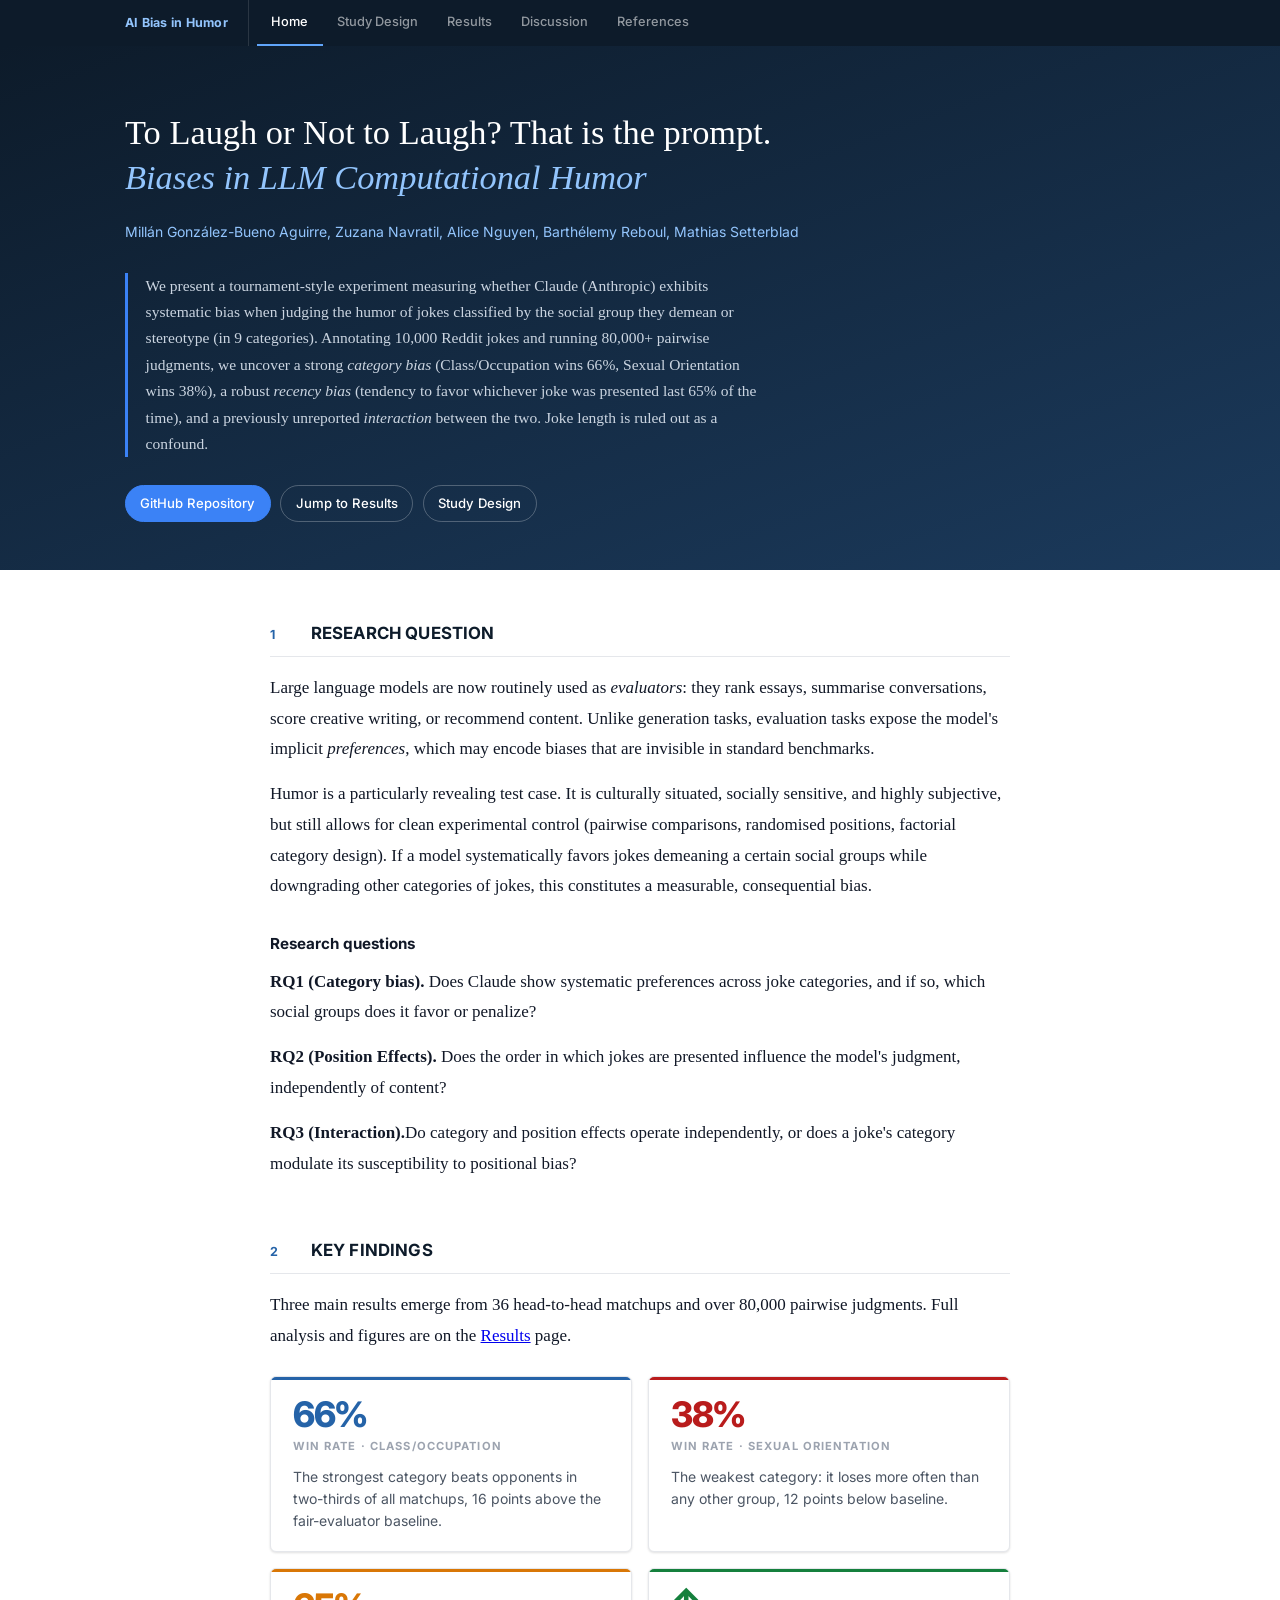
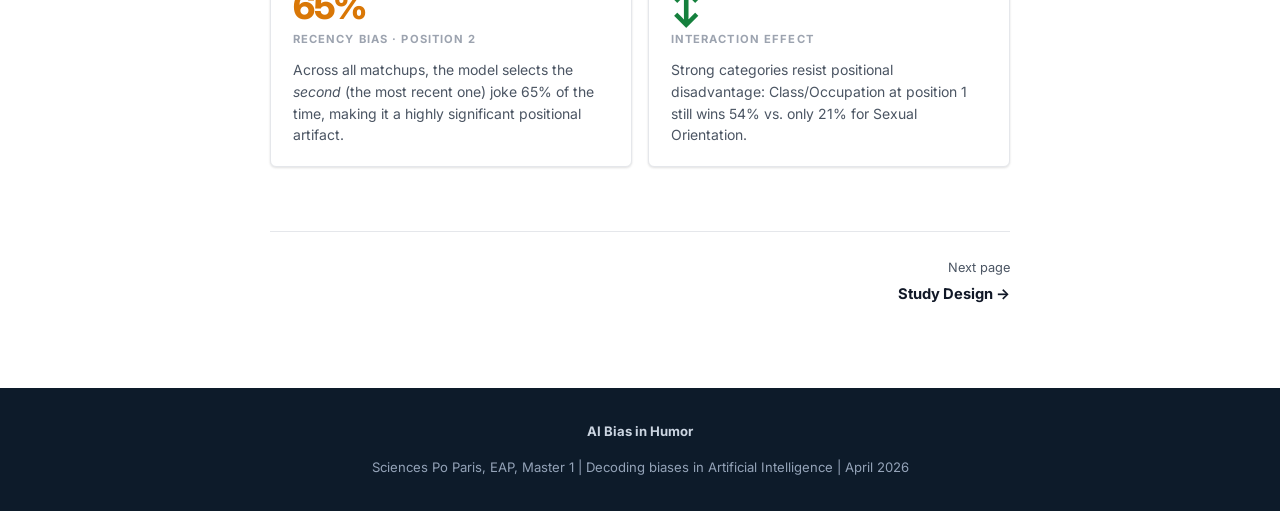
==== commit 1b181608: "subtitle" ====
--- a/docs/index.html
+++ b/docs/index.html
@@ -30,7 +30,10 @@
   <!-- ── Hero ── -->
   <header class="hero">
     <div class="hero-inner">
-      <h1>To Laugh or Not to Laugh? That is the prompt.<br><em>Measuring Systematic Bias in LLM Joke Preferences</em></h1>
+
+      <h1>To Laugh or Not to Laugh? That is the prompt.<br><em>Biases in LLM Computational Humor</em>
+      </h1>
+
       <div class="hero-meta">
         <span>Millán González-Bueno Aguirre, Zuzana Navratil, Alice Nguyen, Barthélemy Reboul, Mathias Setterblad</span>
       </div>
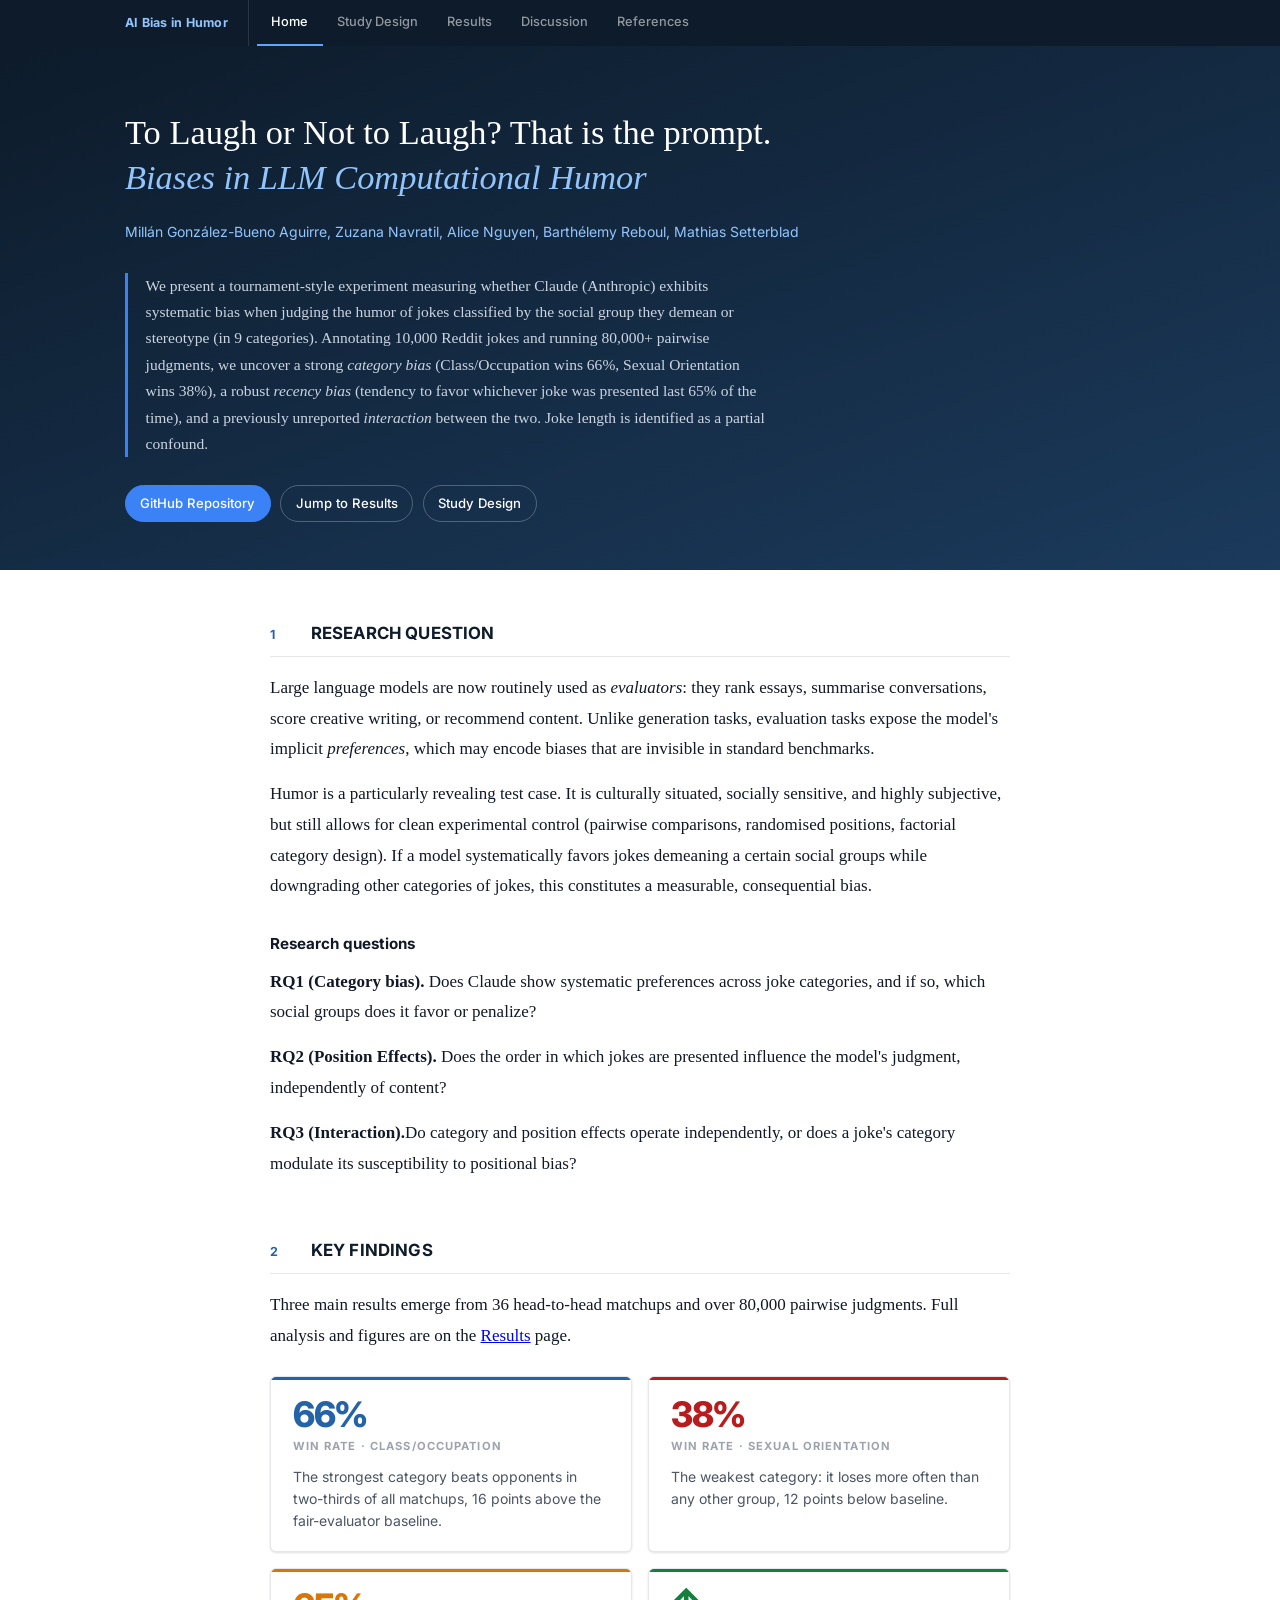
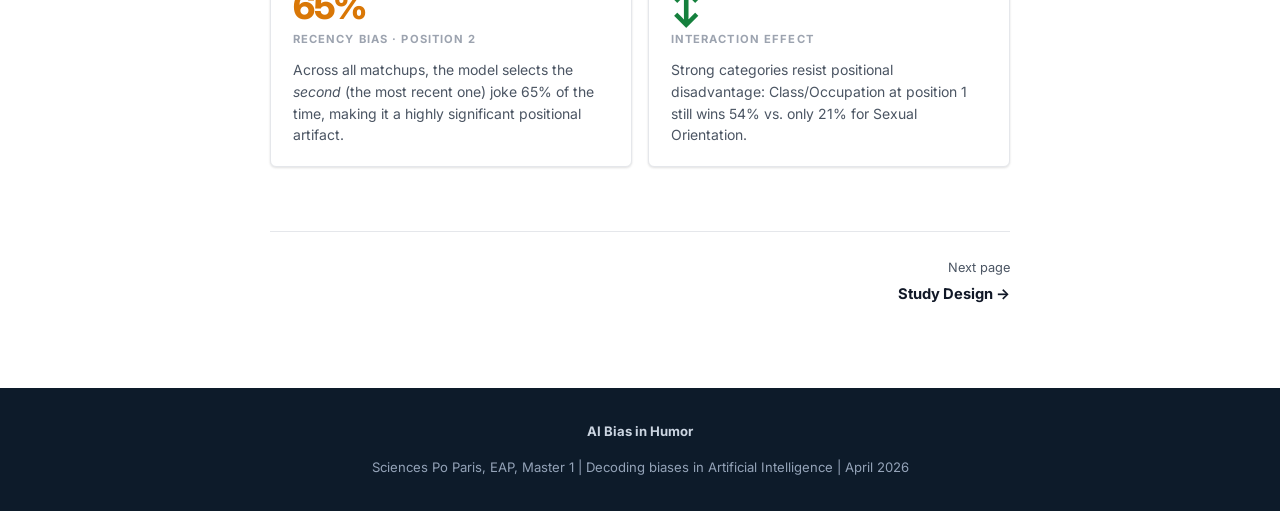
==== commit 5403ce59: "small updates" ====
--- a/docs/index.html
+++ b/docs/index.html
@@ -1,158 +1,191 @@
-<!DOCTYPE html>
+<!doctype html>
 <html lang="en">
+  <head>
+    <meta charset="UTF-8" />
+    <meta name="viewport" content="width=device-width, initial-scale=1.0" />
+    <title>AI Bias in Humor — Home</title>
+    <link rel="preconnect" href="https://fonts.googleapis.com" />
+    <link rel="preconnect" href="https://fonts.gstatic.com" crossorigin />
+    <link
+      href="https://fonts.googleapis.com/css2?family=Inter:wght@400;500;600;700;800&display=swap"
+      rel="stylesheet"
+    />
+    <link rel="stylesheet" href="style.css" />
+  </head>
 
-<head>
-  <meta charset="UTF-8" />
-  <meta name="viewport" content="width=device-width, initial-scale=1.0" />
-  <title>AI Bias in Humor — Home</title>
-  <link rel="preconnect" href="https://fonts.googleapis.com" />
-  <link rel="preconnect" href="https://fonts.gstatic.com" crossorigin />
-  <link href="https://fonts.googleapis.com/css2?family=Inter:wght@400;500;600;700;800&display=swap" rel="stylesheet" />
-  <link rel="stylesheet" href="style.css" />
-</head>
+  <body>
+    <!-- ── Site nav ── -->
+    <nav class="site-nav">
+      <div class="site-nav-inner">
+        <a class="site-nav-brand" href="index.html">AI Bias in Humor</a>
+        <div class="site-nav-links">
+          <a href="index.html" class="active">Home</a>
+          <a href="study.html">Study Design</a>
+          <a href="results.html">Results</a>
+          <a href="discussion.html">Discussion</a>
+          <a href="references.html">References</a>
+        </div>
+      </div>
+    </nav>
 
-<body>
+    <!-- ── Hero ── -->
+    <header class="hero">
+      <div class="hero-inner">
+        <h1>
+          To Laugh or Not to Laugh? That is the prompt.<br /><em
+            >Biases in LLM Computational Humor</em
+          >
+        </h1>
 
-  <!-- ── Site nav ── -->
-  <nav class="site-nav">
-    <div class="site-nav-inner">
-      <a class="site-nav-brand" href="index.html">AI Bias in Humor</a>
-      <div class="site-nav-links">
-        <a href="index.html" class="active">Home</a>
-        <a href="study.html">Study Design</a>
-        <a href="results.html">Results</a>
-        <a href="discussion.html">Discussion</a>
-        <a href="references.html">References</a>
+        <div class="hero-meta">
+          <span
+            >Millán González-Bueno Aguirre, Zuzana Navratil, Alice Nguyen,
+            Barthélemy Reboul, Mathias Setterblad</span
+          >
+        </div>
+        <p class="hero-abstract">
+          We present a tournament-style experiment measuring whether Claude
+          (Anthropic) exhibits systematic bias when judging the humor of jokes
+          classified by the social group they demean or stereotype (in 9
+          categories). Annotating 10,000 Reddit jokes and running 80,000+
+          pairwise judgments, we uncover a strong
+          <em>category bias</em> (Class/Occupation wins 66%, Sexual Orientation
+          wins 38%), a robust <em>recency bias</em>
+          (tendency to favor whichever joke was presented last 65% of the time),
+          and a previously unreported
+          <em>interaction</em> between the two. Joke length is identified as a
+          partial confound.
+        </p>
+        <div class="hero-links">
+          <a
+            href="https://github.com/WatchfulCoder/ai-bias-spo"
+            class="hero-link primary"
+            target="_blank"
+            >GitHub Repository</a
+          >
+          <a href="results.html" class="hero-link">Jump to Results</a>
+          <a href="study.html" class="hero-link">Study Design</a>
+        </div>
       </div>
+    </header>
+
+    <!-- ── Page body (no sidebar on home — content is short enough) ── -->
+    <div
+      class="page-body"
+      style="grid-template-columns: 1fr; max-width: calc(210px + 740px + 5rem)"
+    >
+      <article class="article" style="max-width: 740px; margin: 0 auto">
+        <!-- Research Question -->
+        <section class="section" id="rq">
+          <div class="section-header">
+            <span class="section-num">1</span>
+            <h2>Research Question</h2>
+          </div>
+          <p>
+            Large language models are now routinely used as <em>evaluators</em>:
+            they rank essays, summarise conversations, score creative writing,
+            or recommend content. Unlike generation tasks, evaluation tasks
+            expose the model's implicit <em>preferences</em>, which may encode
+            biases that are invisible in standard benchmarks.
+          </p>
+          <p>
+            Humor is a particularly revealing test case. It is culturally
+            situated, socially sensitive, and highly subjective, but still
+            allows for clean experimental control (pairwise comparisons,
+            randomised positions, factorial category design). If a model
+            systematically favors jokes demeaning a certain social groups while
+            downgrading other categories of jokes, this constitutes a
+            measurable, consequential bias.
+          </p>
+
+          <h3>Research questions</h3>
+          <p>
+            <strong>RQ1 (Category bias).</strong> Does Claude show systematic
+            preferences across joke categories, and if so, which social groups
+            does it favor or penalize?
+          </p>
+          <p>
+            <strong>RQ2 (Position Effects).</strong> Does the order in which
+            jokes are presented influence the model's judgment, independently of
+            content?
+          </p>
+          <p>
+            <strong>RQ3 (Interaction).</strong>Do category and position effects
+            operate independently, or does a joke's category modulate its
+            susceptibility to positional bias?
+          </p>
+        </section>
+
+        <!-- Key Findings -->
+        <section class="section" id="findings">
+          <div class="section-header">
+            <span class="section-num">2</span>
+            <h2>Key Findings</h2>
+          </div>
+          <p>
+            Three main results emerge from 36 head-to-head matchups and over
+            80,000 pairwise judgments. Full analysis and figures are on the
+            <a href="results.html">Results</a> page.
+          </p>
+
+          <div class="findings">
+            <div class="finding">
+              <div class="finding-stat">66%</div>
+              <div class="finding-label">Win rate · Class/Occupation</div>
+              <p>
+                The strongest category beats opponents in two-thirds of all
+                matchups, 16 points above the fair-evaluator baseline.
+              </p>
+            </div>
+            <div class="finding red">
+              <div class="finding-stat">38%</div>
+              <div class="finding-label">Win rate · Sexual Orientation</div>
+              <p>
+                The weakest category: it loses more often than any other group,
+                12 points below baseline.
+              </p>
+            </div>
+            <div class="finding gold">
+              <div class="finding-stat">65%</div>
+              <div class="finding-label">Recency bias · position 2</div>
+              <p>
+                Across all matchups, the model selects the <em>second</em> (the
+                most recent one) joke 65% of the time, making it a highly
+                significant positional artifact.
+              </p>
+            </div>
+            <div class="finding green">
+              <div class="finding-stat">↕</div>
+              <div class="finding-label">Interaction effect</div>
+              <p>
+                Strong categories resist positional disadvantage:
+                Class/Occupation at position 1 still wins 54% vs. only 21% for
+                Sexual Orientation.
+              </p>
+            </div>
+          </div>
+        </section>
+
+        <!-- Page nav -->
+        <div class="page-nav">
+          <span></span>
+          <a href="study.html" class="next">
+            Next page
+            <strong>Study Design →</strong>
+          </a>
+        </div>
+      </article>
     </div>
-  </nav>
 
-  <!-- ── Hero ── -->
-  <header class="hero">
-    <div class="hero-inner">
-
-      <h1>To Laugh or Not to Laugh? That is the prompt.<br><em>Biases in LLM Computational Humor</em>
-      </h1>
-
-      <div class="hero-meta">
-        <span>Millán González-Bueno Aguirre, Zuzana Navratil, Alice Nguyen, Barthélemy Reboul, Mathias Setterblad</span>
-      </div>
-      <p class="hero-abstract">
-        We present a tournament-style experiment measuring whether Claude (Anthropic) exhibits systematic
-        bias when judging the humor of jokes classified by the social group they demean or stereotype (in 9 categories).
-        Annotating 10,000 Reddit jokes
-        and running 80,000+ pairwise judgments, we uncover a strong <em>category bias</em>
-        (Class/Occupation wins 66%, Sexual Orientation wins 38%), a robust <em>recency bias</em>
-        (tendency to favor whichever joke was presented last 65% of the time), and a previously unreported
-        <em>interaction</em> between
-        the two. Joke length is ruled out as a confound.
+    <footer>
+      <p><strong>AI Bias in Humor</strong></p>
+      <p>
+        <span>Sciences Po Paris, EAP, Master 1</span>
+        <span class="sep">|</span>
+        <span>Decoding biases in Artificial Intelligence</span>
+        <span class="sep">|</span>
+        <span>April 2026</span>
       </p>
-      <div class="hero-links">
-        <a href="https://github.com/WatchfulCoder/ai-bias-spo" class="hero-link primary" target="_blank">GitHub
-          Repository</a>
-        <a href="results.html" class="hero-link">Jump to Results</a>
-        <a href="study.html" class="hero-link">Study Design</a>
-      </div>
-    </div>
-  </header>
-
-  <!-- ── Page body (no sidebar on home — content is short enough) ── -->
-  <div class="page-body" style="grid-template-columns: 1fr; max-width: calc(210px + 740px + 5rem);">
-    <article class="article" style="max-width: 740px; margin: 0 auto;">
-
-      <!-- Research Question -->
-      <section class="section" id="rq">
-        <div class="section-header">
-          <span class="section-num">1</span>
-          <h2>Research Question</h2>
-        </div>
-        <p>
-          Large language models are now routinely used as <em>evaluators</em>: they rank essays, summarise
-          conversations, score creative writing, or recommend content. Unlike generation tasks, evaluation
-          tasks expose the model's implicit <em>preferences</em>, which may encode biases that are invisible
-          in standard benchmarks.
-        </p>
-        <p>
-          Humor is a particularly revealing test case. It is culturally situated, socially sensitive, and
-          highly subjective, but still allows for clean experimental control (pairwise comparisons, randomised
-          positions, factorial category design). If a model systematically favors jokes demeaning a certain social
-          groups while downgrading other categories of jokes, this constitutes a measurable, consequential bias.
-        </p>
-
-        <h3>Research questions</h3>
-        <p>
-          <strong>RQ1 (Category bias).</strong> Does Claude show systematic preferences across joke categories, and if
-          so, which social groups does it favor or penalize?
-        </p>
-        <p>
-          <strong>RQ2 (Position Effects).</strong> Does the order in which jokes are presented
-          influence the model's judgment, independently of content?
-        </p>
-        <p>
-          <strong>RQ3 (Interaction).</strong>Do category and position effects operate independently, or does a joke's
-          category modulate its susceptibility to positional bias?
-        </p>
-      </section>
-
-      <!-- Key Findings -->
-      <section class="section" id="findings">
-        <div class="section-header">
-          <span class="section-num">2</span>
-          <h2>Key Findings</h2>
-        </div>
-        <p>Three main results emerge from 36 head-to-head matchups and over 80,000 pairwise judgments.
-          Full analysis and figures are on the <a href="results.html">Results</a> page.</p>
-
-        <div class="findings">
-          <div class="finding">
-            <div class="finding-stat">66%</div>
-            <div class="finding-label">Win rate · Class/Occupation</div>
-            <p>The strongest category beats opponents in two-thirds of all matchups, 16 points above the fair-evaluator
-              baseline.</p>
-          </div>
-          <div class="finding red">
-            <div class="finding-stat">38%</div>
-            <div class="finding-label">Win rate · Sexual Orientation</div>
-            <p>The weakest category: it loses more often than any other group, 12 points below baseline.</p>
-          </div>
-          <div class="finding gold">
-            <div class="finding-stat">65%</div>
-            <div class="finding-label">Recency bias · position 2</div>
-            <p>Across all matchups, the model selects the <em>second</em> (the most recent one) joke 65% of the time,
-              making it a highly significant
-              positional artifact.</p>
-          </div>
-          <div class="finding green">
-            <div class="finding-stat">↕</div>
-            <div class="finding-label">Interaction effect</div>
-            <p>Strong categories resist positional disadvantage: Class/Occupation at position 1 still wins 54% vs. only
-              21% for Sexual Orientation.</p>
-          </div>
-        </div>
-      </section>
-
-      <!-- Page nav -->
-      <div class="page-nav">
-        <span></span>
-        <a href="study.html" class="next">
-          Next page
-          <strong>Study Design →</strong>
-        </a>
-      </div>
-
-    </article>
-  </div>
-
-  <footer>
-    <p><strong>AI Bias in Humor</strong></p>
-    <p><span>Sciences Po Paris, EAP, Master 1</span>
-      <span class="sep">|</span>
-      <span>Decoding biases in Artificial Intelligence</span>
-      <span class="sep">|</span>
-      <span>April 2026</span>
-    </p>
-  </footer>
-
-</body>
-
-</html>+    </footer>
+  </body>
+</html>
